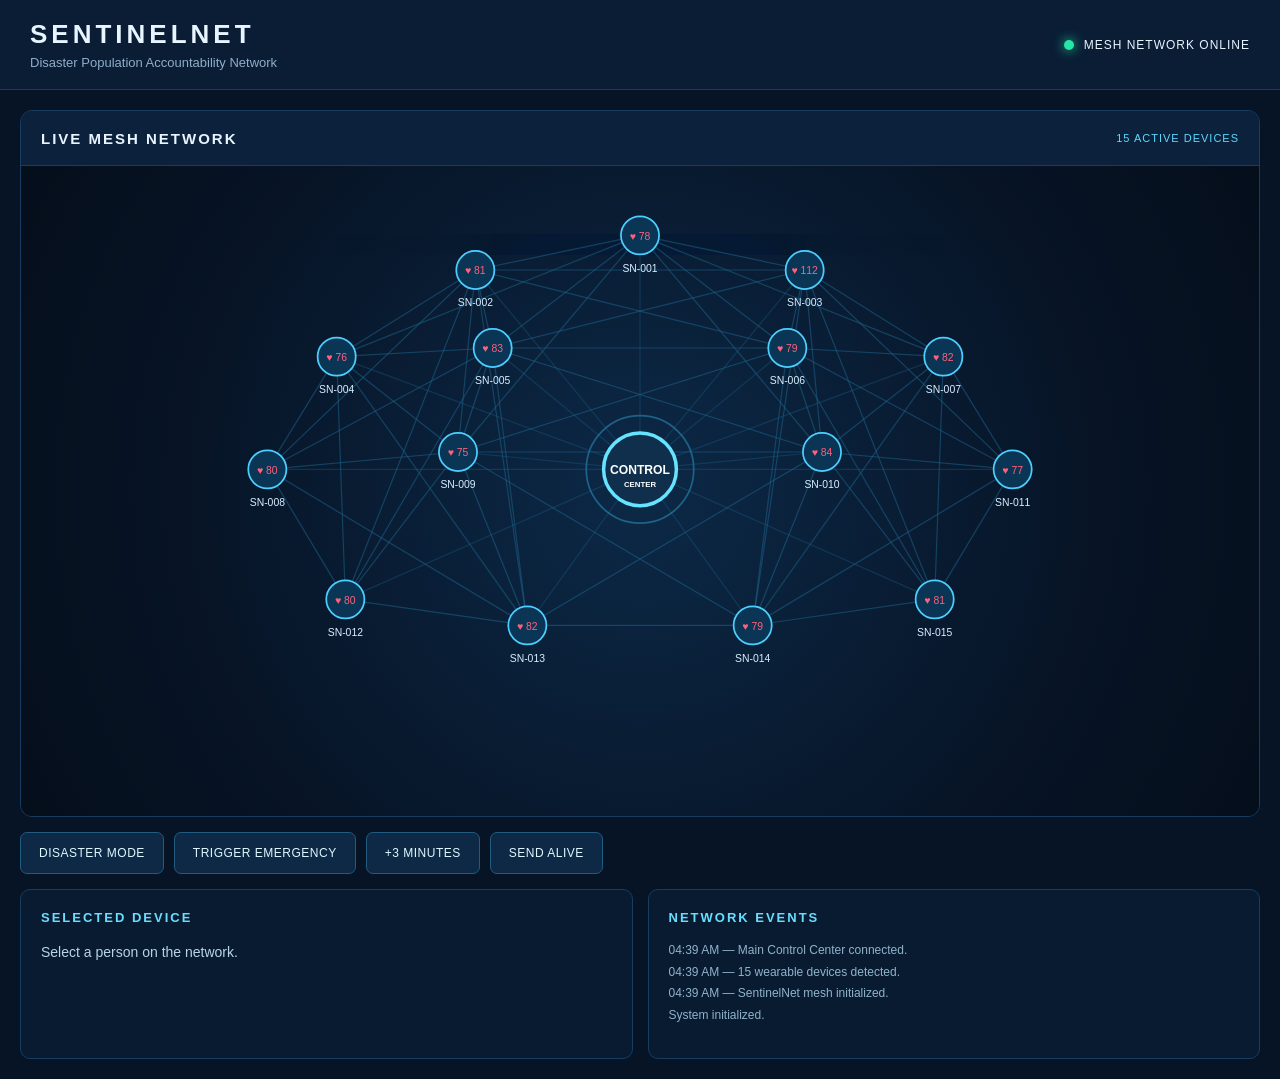
==== index.html @ 873d80d6 "commit" ====
<!DOCTYPE html>
<html lang="en">
<head>
    <meta charset="UTF-8">
    <meta name="viewport" content="width=device-width, initial-scale=1.0">

    <title>SentinelNet</title>

    <link rel="stylesheet" href="style.css">
</head>

<body>

    <header class="topbar">
        <div>
            <h1>SENTINELNET</h1>
            <p>Disaster Population Accountability Network</p>
        </div>

        <div class="network-status">
            <span class="status-dot"></span>
            MESH NETWORK ONLINE
        </div>
    </header>


    <main>

        <section class="network-section">

            <div class="section-title">
                <h2>LIVE MESH NETWORK</h2>
                <span>15 ACTIVE DEVICES</span>
            </div>

            <div id="network-container">

                <svg id="network"
                     viewBox="0 0 1200 750"
                     preserveAspectRatio="xMidYMid meet">

                    <!-- Connection strings -->
                    <g id="connections"></g>

                    <!-- Moving communication packets -->
                    <g id="packets"></g>

                    <!-- People + Control Center -->
                    <g id="nodes"></g>

                </svg>

            </div>

        </section>


        <section class="controls">

            <button id="disasterBtn">
                DISASTER MODE
            </button>

            <button id="emergencyBtn">
                TRIGGER EMERGENCY
            </button>

            <button id="timeBtn">
                +3 MINUTES
            </button>

            <button id="aliveBtn">
                SEND ALIVE
            </button>

        </section>


        <section class="information">

            <div class="panel">

                <h2>SELECTED DEVICE</h2>

                <div id="deviceInfo">
                    <p>Select a person on the network.</p>
                </div>

            </div>


            <div class="panel">

                <h2>NETWORK EVENTS</h2>

                <div id="eventLog">
                    <p>System initialized.</p>
                </div>

            </div>

        </section>

    </main>


    <script src="app.js"></script>

</body>
</html>
---- style.css ----
* {
    box-sizing: border-box;
    margin: 0;
    padding: 0;
}

body {
    background: #071426;
    color: #e8f4ff;
    font-family: Arial, Helvetica, sans-serif;
    min-height: 100vh;
}


/* =========================
   TOP BAR
========================= */

.topbar {
    height: 90px;

    display: flex;
    justify-content: space-between;
    align-items: center;

    padding: 0 30px;

    background: #0a1d35;

    border-bottom: 1px solid #173d63;
}

.topbar h1 {
    font-size: 26px;
    letter-spacing: 4px;
}

.topbar p {
    margin-top: 5px;
    color: #8faec8;
    font-size: 13px;
}

.network-status {
    display: flex;
    align-items: center;
    gap: 10px;

    font-size: 12px;
    letter-spacing: 1px;
}

.status-dot {
    width: 10px;
    height: 10px;

    background: #26e6a6;

    border-radius: 50%;

    box-shadow: 0 0 12px #26e6a6;
}


/* =========================
   MAIN
========================= */

main {
    padding: 20px;
}

.network-section {
    background: #091b31;

    border: 1px solid #173d63;
    border-radius: 12px;

    overflow: hidden;
}

.section-title {
    height: 55px;

    display: flex;
    align-items: center;
    justify-content: space-between;

    padding: 0 20px;

    background: #0c223c;

    border-bottom: 1px solid #173d63;
}

.section-title h2 {
    font-size: 15px;
    letter-spacing: 2px;
}

.section-title span {
    color: #5bd9ff;

    font-size: 11px;
    letter-spacing: 1px;
}


/* =========================
   NETWORK
========================= */

#network-container {
    width: 100%;
    height: 650px;

    background:
        radial-gradient(
            circle at center,
            #0c2947 0%,
            #071426 65%,
            #050e1b 100%
        );

    position: relative;
}

#network {
    width: 100%;
    height: 100%;
}


/* =========================
   CONNECTION STRINGS
========================= */

.connection {
    stroke: #1d628b;

    stroke-width: 1.4;

    opacity: 0.55;

    transition:
        stroke 0.2s,
        opacity 0.2s,
        stroke-width 0.2s;
}

.connection:hover {
    stroke: #5bd9ff;
    opacity: 1;
    stroke-width: 3;
}

.connection.failed {
    stroke: #4b5360;

    stroke-dasharray: 7 8;

    opacity: 0.25;
}


/* =========================
   PERSON NODES
========================= */

.person-node {
    cursor: pointer;
}

.person-circle {
    fill: #0b3555;

    stroke: #4ccfff;

    stroke-width: 2;

    transition:
        fill 0.2s,
        stroke 0.2s,
        transform 0.2s;
}

.person-node:hover .person-circle {
    fill: #15587f;

    stroke: #ffffff;

    stroke-width: 3;
}

.person-label {
    fill: #d9efff;

    font-size: 12px;

    text-anchor: middle;

    pointer-events: none;
}

.person-heart {
    fill: #ff617d;

    font-size: 12px;

    text-anchor: middle;

    pointer-events: none;
}


/* =========================
   CONTROL CENTER
========================= */

.control-center {
    fill: #102f4c;

    stroke: #66e4ff;

    stroke-width: 4;
}

.control-center-ring {
    fill: none;

    stroke: #247ca5;

    stroke-width: 2;

    opacity: 0.7;
}

.control-label {
    fill: #ffffff;

    font-size: 14px;

    font-weight: bold;

    text-anchor: middle;

    pointer-events: none;
}


/* =========================
   EMERGENCY
========================= */

.emergency .person-circle {
    fill: #6b1728;

    stroke: #ff526f;

    animation: emergencyPulse 1s infinite;
}

@keyframes emergencyPulse {

    0% {
        filter: drop-shadow(0 0 3px #ff526f);
    }

    50% {
        filter: drop-shadow(0 0 18px #ff526f);
    }

    100% {
        filter: drop-shadow(0 0 3px #ff526f);
    }
}


/* =========================
   PACKET
========================= */

.packet {
    fill: #5be7ff;

    filter: drop-shadow(0 0 8px #5be7ff);
}


/* =========================
   CONTROLS
========================= */

.controls {
    display: flex;

    gap: 10px;

    margin-top: 15px;

    flex-wrap: wrap;
}

button {
    padding: 13px 18px;

    background: #0d2945;

    color: #dff7ff;

    border: 1px solid #205c82;

    border-radius: 7px;

    cursor: pointer;

    font-size: 12px;

    letter-spacing: 0.5px;
}

button:hover {
    background: #124064;

    border-color: #5bd9ff;
}

button.active {
    background: #6b1728;

    border-color: #ff526f;
}


/* =========================
   INFORMATION PANELS
========================= */

.information {
    display: grid;

    grid-template-columns: 1fr 1fr;

    gap: 15px;

    margin-top: 15px;
}

.panel {
    min-height: 170px;

    background: #091b31;

    border: 1px solid #173d63;

    border-radius: 10px;

    padding: 20px;
}

.panel h2 {
    font-size: 13px;

    letter-spacing: 2px;

    margin-bottom: 15px;

    color: #69dfff;
}

#deviceInfo {
    color: #b8d4e8;

    line-height: 1.8;

    font-size: 14px;
}

#eventLog {
    max-height: 130px;

    overflow-y: auto;

    color: #8fb3cb;

    font-size: 12px;

    line-height: 1.8;
}


/* =========================
   RESPONSIVE
========================= */

@media (max-width: 800px) {

    .topbar {
        height: auto;

        padding: 18px;

        gap: 15px;

        flex-direction: column;

        align-items: flex-start;
    }

    .information {
        grid-template-columns: 1fr;
    }

    #network-container {
        height: 500px;
    }

}
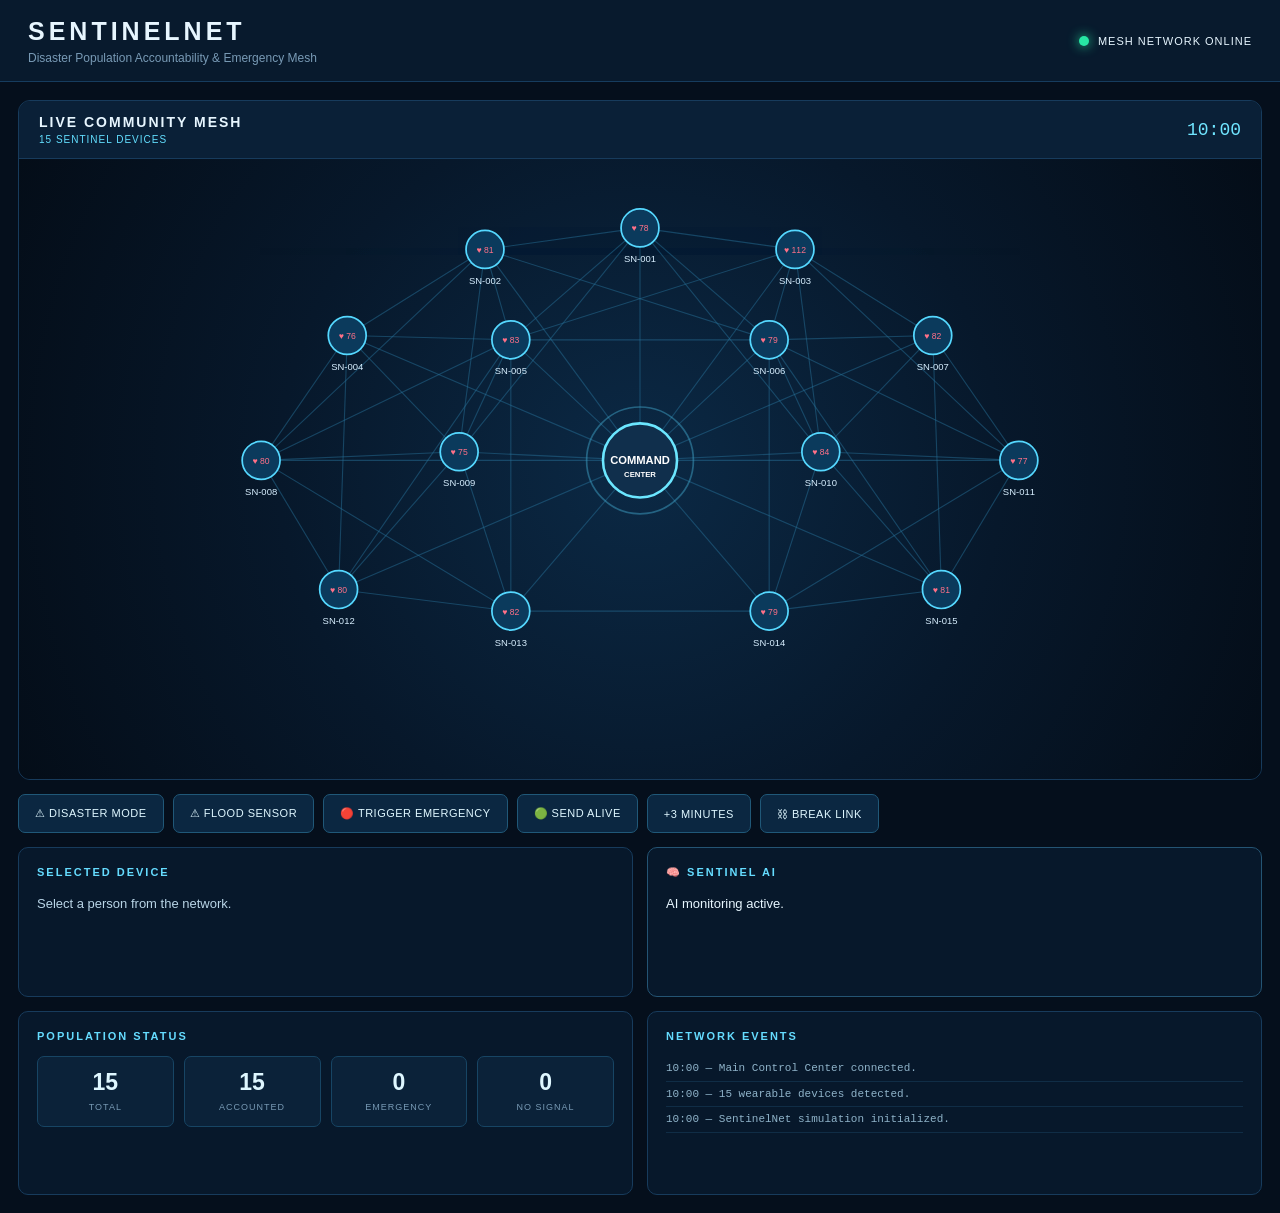
==== commit 2dae007d: "commit" ====
--- a/index.html
+++ b/index.html
@@ -4,107 +4,191 @@
     <meta charset="UTF-8">
     <meta name="viewport" content="width=device-width, initial-scale=1.0">
 
-    <title>SentinelNet</title>
+    <title>SentinelNet Simulation</title>
 
     <link rel="stylesheet" href="style.css">
 </head>
 
 <body>
 
-    <header class="topbar">
-        <div>
-            <h1>SENTINELNET</h1>
-            <p>Disaster Population Accountability Network</p>
+<header class="topbar">
+
+    <div>
+        <h1>SENTINELNET</h1>
+        <p>Disaster Population Accountability & Emergency Mesh</p>
+    </div>
+
+    <div class="system-status">
+        <span id="statusDot"></span>
+        <span id="networkStatus">MESH NETWORK ONLINE</span>
+    </div>
+
+</header>
+
+
+<main>
+
+    <!-- NETWORK -->
+
+    <section class="network-card">
+
+        <div class="network-header">
+
+            <div>
+                <h2>LIVE COMMUNITY MESH</h2>
+                <span>15 SENTINEL DEVICES</span>
+            </div>
+
+            <div id="simulationTime">
+                10:00
+            </div>
+
         </div>
 
-        <div class="network-status">
-            <span class="status-dot"></span>
-            MESH NETWORK ONLINE
+
+        <div id="networkContainer">
+
+            <svg
+                id="network"
+                viewBox="0 0 1200 720"
+                preserveAspectRatio="xMidYMid meet">
+
+                <g id="connections"></g>
+
+                <g id="hazards"></g>
+
+                <g id="packets"></g>
+
+                <g id="nodes"></g>
+
+                <g id="controlCenter"></g>
+
+            </svg>
+
         </div>
-    </header>
+
+    </section>
 
 
-    <main>
+    <!-- CONTROLS -->
 
-        <section class="network-section">
+    <section class="controls">
 
-            <div class="section-title">
-                <h2>LIVE MESH NETWORK</h2>
-                <span>15 ACTIVE DEVICES</span>
-            </div>
+        <button id="disasterBtn">
+            ⚠ DISASTER MODE
+        </button>
 
-            <div id="network-container">
+        <button id="hazardBtn">
+            ⚠ FLOOD SENSOR
+        </button>
 
-                <svg id="network"
-                     viewBox="0 0 1200 750"
-                     preserveAspectRatio="xMidYMid meet">
+        <button id="emergencyBtn">
+            🔴 TRIGGER EMERGENCY
+        </button>
 
-                    <!-- Connection strings -->
-                    <g id="connections"></g>
+        <button id="aliveBtn">
+            🟢 SEND ALIVE
+        </button>
 
-                    <!-- Moving communication packets -->
-                    <g id="packets"></g>
+        <button id="timeBtn">
+            +3 MINUTES
+        </button>
 
-                    <!-- People + Control Center -->
-                    <g id="nodes"></g>
+        <button id="breakBtn">
+            ⛓ BREAK LINK
+        </button>
 
-                </svg>
-
-            </div>
-
-        </section>
+    </section>
 
 
-        <section class="controls">
+    <!-- INFORMATION -->
 
-            <button id="disasterBtn">
-                DISASTER MODE
-            </button>
-
-            <button id="emergencyBtn">
-                TRIGGER EMERGENCY
-            </button>
-
-            <button id="timeBtn">
-                +3 MINUTES
-            </button>
-
-            <button id="aliveBtn">
-                SEND ALIVE
-            </button>
-
-        </section>
+    <section class="dashboard">
 
 
-        <section class="information">
+        <!-- DEVICE -->
 
-            <div class="panel">
+        <div class="panel">
 
-                <h2>SELECTED DEVICE</h2>
+            <h3>SELECTED DEVICE</h3>
 
-                <div id="deviceInfo">
-                    <p>Select a person on the network.</p>
+            <div id="deviceInfo">
+
+                <div class="empty">
+                    Select a person from the network.
                 </div>
 
             </div>
 
+        </div>
 
-            <div class="panel">
 
-                <h2>NETWORK EVENTS</h2>
+        <!-- AI -->
 
-                <div id="eventLog">
-                    <p>System initialized.</p>
+        <div class="panel ai-panel">
+
+            <h3>🧠 SENTINEL AI</h3>
+
+            <div id="aiInfo">
+
+                <div class="ai-idle">
+                    AI monitoring active.
                 </div>
 
             </div>
 
-        </section>
-
-    </main>
+        </div>
 
 
-    <script src="app.js"></script>
+        <!-- POPULATION -->
+
+        <div class="panel">
+
+            <h3>POPULATION STATUS</h3>
+
+            <div class="population">
+
+                <div>
+                    <strong id="totalCount">15</strong>
+                    <span>TOTAL</span>
+                </div>
+
+                <div>
+                    <strong id="accountedCount">15</strong>
+                    <span>ACCOUNTED</span>
+                </div>
+
+                <div>
+                    <strong id="emergencyCount">0</strong>
+                    <span>EMERGENCY</span>
+                </div>
+
+                <div>
+                    <strong id="missingCount">0</strong>
+                    <span>NO SIGNAL</span>
+                </div>
+
+            </div>
+
+        </div>
+
+
+        <!-- EVENTS -->
+
+        <div class="panel event-panel">
+
+            <h3>NETWORK EVENTS</h3>
+
+            <div id="eventLog"></div>
+
+        </div>
+
+    </section>
+
+</main>
+
+
+<script src="app.js"></script>
 
 </body>
 </html>
--- a/style.css
+++ b/style.css
@@ -5,9 +5,16 @@
 }
 
 body {
-    background: #071426;
-    color: #e8f4ff;
-    font-family: Arial, Helvetica, sans-serif;
+
+    background: #050f1c;
+
+    color: #e7f6ff;
+
+    font-family:
+        Arial,
+        Helvetica,
+        sans-serif;
+
     min-height: 100vh;
 }
 
@@ -17,130 +24,187 @@
 ========================= */
 
 .topbar {
-    height: 90px;
+
+    min-height: 82px;
+
+    padding: 15px 28px;
 
     display: flex;
+
+    align-items: center;
+
     justify-content: space-between;
+
+    gap: 20px;
+
+    background: #081a2d;
+
+    border-bottom:
+        1px solid #163c5e;
+}
+
+.topbar h1 {
+
+    font-size: 25px;
+
+    letter-spacing: 4px;
+}
+
+.topbar p {
+
+    margin-top: 5px;
+
+    color: #789ab5;
+
+    font-size: 12px;
+}
+
+.system-status {
+
+    display: flex;
+
     align-items: center;
 
-    padding: 0 30px;
-
-    background: #0a1d35;
-
-    border-bottom: 1px solid #173d63;
-}
-
-.topbar h1 {
-    font-size: 26px;
-    letter-spacing: 4px;
-}
-
-.topbar p {
-    margin-top: 5px;
-    color: #8faec8;
-    font-size: 13px;
-}
-
-.network-status {
+    gap: 9px;
+
+    font-size: 11px;
+
+    letter-spacing: 1px;
+}
+
+#statusDot {
+
+    width: 10px;
+
+    height: 10px;
+
+    border-radius: 50%;
+
+    background: #27e6a4;
+
+    box-shadow:
+        0 0 12px #27e6a4;
+}
+
+
+/* =========================
+   MAIN
+========================= */
+
+main {
+
+    width: 100%;
+
+    max-width: 1600px;
+
+    margin: auto;
+
+    padding: 18px;
+}
+
+
+/* =========================
+   NETWORK CARD
+========================= */
+
+.network-card {
+
+    background: #07182b;
+
+    border:
+        1px solid #173b5c;
+
+    border-radius: 12px;
+
+    overflow: hidden;
+}
+
+.network-header {
+
+    height: 58px;
+
     display: flex;
+
     align-items: center;
-    gap: 10px;
-
-    font-size: 12px;
+
+    justify-content: space-between;
+
+    padding: 0 20px;
+
+    background: #0a2037;
+
+    border-bottom:
+        1px solid #173b5c;
+}
+
+.network-header h2 {
+
+    font-size: 14px;
+
+    letter-spacing: 2px;
+}
+
+.network-header span {
+
+    display: block;
+
+    margin-top: 4px;
+
+    font-size: 10px;
+
+    color: #63dfff;
+
     letter-spacing: 1px;
 }
 
-.status-dot {
-    width: 10px;
-    height: 10px;
-
-    background: #26e6a6;
-
-    border-radius: 50%;
-
-    box-shadow: 0 0 12px #26e6a6;
-}
-
-
-/* =========================
-   MAIN
-========================= */
-
-main {
-    padding: 20px;
-}
-
-.network-section {
-    background: #091b31;
-
-    border: 1px solid #173d63;
-    border-radius: 12px;
-
-    overflow: hidden;
-}
-
-.section-title {
-    height: 55px;
-
-    display: flex;
-    align-items: center;
-    justify-content: space-between;
-
-    padding: 0 20px;
-
-    background: #0c223c;
-
-    border-bottom: 1px solid #173d63;
-}
-
-.section-title h2 {
-    font-size: 15px;
-    letter-spacing: 2px;
-}
-
-.section-title span {
-    color: #5bd9ff;
-
-    font-size: 11px;
-    letter-spacing: 1px;
-}
-
-
-/* =========================
-   NETWORK
-========================= */
-
-#network-container {
+#simulationTime {
+
+    font-family: monospace;
+
+    font-size: 18px;
+
+    color: #70e5ff;
+}
+
+
+/* =========================
+   SPIDER WEB
+========================= */
+
+#networkContainer {
+
     width: 100%;
-    height: 650px;
+
+    height: 620px;
 
     background:
         radial-gradient(
             circle at center,
-            #0c2947 0%,
-            #071426 65%,
-            #050e1b 100%
+            #0b2945 0%,
+            #07182b 52%,
+            #040d18 100%
         );
-
-    position: relative;
 }
 
 #network {
+
     width: 100%;
+
     height: 100%;
 }
 
 
 /* =========================
-   CONNECTION STRINGS
+   CONNECTIONS
 ========================= */
 
 .connection {
-    stroke: #1d628b;
-
-    stroke-width: 1.4;
-
-    opacity: 0.55;
+
+    stroke: #28739b;
+
+    stroke-width: 1.3;
+
+    opacity: 0.48;
 
     transition:
         stroke 0.2s,
@@ -149,129 +213,224 @@
 }
 
 .connection:hover {
-    stroke: #5bd9ff;
+
+    stroke: #7deaff;
+
+    stroke-width: 3;
+
     opacity: 1;
-    stroke-width: 3;
+
+    cursor: pointer;
 }
 
 .connection.failed {
-    stroke: #4b5360;
-
-    stroke-dasharray: 7 8;
-
-    opacity: 0.25;
-}
-
-
-/* =========================
-   PERSON NODES
+
+    stroke: #45515e;
+
+    stroke-dasharray: 6 7;
+
+    opacity: 0.2;
+}
+
+
+/* =========================
+   PERSON
 ========================= */
 
 .person-node {
+
     cursor: pointer;
 }
 
 .person-circle {
-    fill: #0b3555;
-
-    stroke: #4ccfff;
+
+    fill: #0b3a5c;
+
+    stroke: #55d8ff;
 
     stroke-width: 2;
 
     transition:
         fill 0.2s,
-        stroke 0.2s,
-        transform 0.2s;
+        stroke 0.2s;
 }
 
 .person-node:hover .person-circle {
-    fill: #15587f;
-
-    stroke: #ffffff;
+
+    fill: #155a80;
+
+    stroke: white;
 
     stroke-width: 3;
 }
 
 .person-label {
-    fill: #d9efff;
-
-    font-size: 12px;
+
+    fill: #d8efff;
 
     text-anchor: middle;
 
+    font-size: 11px;
+
     pointer-events: none;
 }
 
-.person-heart {
-    fill: #ff617d;
-
-    font-size: 12px;
+.heartbeat {
+
+    fill: #ff7188;
 
     text-anchor: middle;
 
+    font-size: 10px;
+
     pointer-events: none;
 }
 
 
 /* =========================
+   EMERGENCY
+========================= */
+
+.person-node.emergency .person-circle {
+
+    fill: #711a2d;
+
+    stroke: #ff4e6c;
+
+    animation:
+        emergencyPulse 1s infinite;
+}
+
+@keyframes emergencyPulse {
+
+    0% {
+        filter:
+            drop-shadow(
+                0 0 3px #ff4e6c
+            );
+    }
+
+    50% {
+        filter:
+            drop-shadow(
+                0 0 18px #ff4e6c
+            );
+    }
+
+    100% {
+        filter:
+            drop-shadow(
+                0 0 3px #ff4e6c
+            );
+    }
+}
+
+
+/* =========================
+   NO SIGNAL
+========================= */
+
+.person-node.no-signal .person-circle {
+
+    fill: #26303a;
+
+    stroke: #6c747b;
+
+    opacity: 0.6;
+}
+
+
+/* =========================
    CONTROL CENTER
 ========================= */
 
+.control-ring {
+
+    fill: none;
+
+    stroke: #3f9fc3;
+
+    stroke-width: 2;
+
+    opacity: 0.5;
+}
+
 .control-center {
+
     fill: #102f4c;
 
-    stroke: #66e4ff;
-
-    stroke-width: 4;
-}
-
-.control-center-ring {
-    fill: none;
-
-    stroke: #247ca5;
-
-    stroke-width: 2;
-
-    opacity: 0.7;
-}
-
-.control-label {
-    fill: #ffffff;
-
-    font-size: 14px;
+    stroke: #6be6ff;
+
+    stroke-width: 3;
+}
+
+.control-text {
+
+    fill: white;
+
+    text-anchor: middle;
 
     font-weight: bold;
 
+    font-size: 13px;
+
+    pointer-events: none;
+}
+
+
+/* =========================
+   HAZARD
+========================= */
+
+.hazard {
+
+    cursor: pointer;
+}
+
+.hazard-circle {
+
+    fill: #513d0b;
+
+    stroke: #ffd447;
+
+    stroke-width: 3;
+
+    animation:
+        hazardPulse 1.5s infinite;
+}
+
+.hazard-text {
+
+    fill: #ffe47b;
+
     text-anchor: middle;
 
+    font-size: 11px;
+
     pointer-events: none;
 }
 
-
-/* =========================
-   EMERGENCY
-========================= */
-
-.emergency .person-circle {
-    fill: #6b1728;
-
-    stroke: #ff526f;
-
-    animation: emergencyPulse 1s infinite;
-}
-
-@keyframes emergencyPulse {
+@keyframes hazardPulse {
 
     0% {
-        filter: drop-shadow(0 0 3px #ff526f);
+        filter:
+            drop-shadow(
+                0 0 2px #ffd447
+            );
     }
 
     50% {
-        filter: drop-shadow(0 0 18px #ff526f);
+        filter:
+            drop-shadow(
+                0 0 15px #ffd447
+            );
     }
 
     100% {
-        filter: drop-shadow(0 0 3px #ff526f);
+        filter:
+            drop-shadow(
+                0 0 2px #ffd447
+            );
     }
 }
 
@@ -281,9 +440,33 @@
 ========================= */
 
 .packet {
-    fill: #5be7ff;
-
-    filter: drop-shadow(0 0 8px #5be7ff);
+
+    fill: #67e8ff;
+
+    filter:
+        drop-shadow(
+            0 0 8px #67e8ff
+        );
+}
+
+.packet.alive {
+
+    fill: #27e6a4;
+
+    filter:
+        drop-shadow(
+            0 0 8px #27e6a4
+        );
+}
+
+.packet.hazard {
+
+    fill: #ffd447;
+
+    filter:
+        drop-shadow(
+            0 0 8px #ffd447
+        );
 }
 
 
@@ -292,127 +475,271 @@
 ========================= */
 
 .controls {
+
     display: flex;
 
+    gap: 9px;
+
+    flex-wrap: wrap;
+
+    margin-top: 14px;
+}
+
+button {
+
+    padding: 12px 16px;
+
+    background: #0b2741;
+
+    border:
+        1px solid #205878;
+
+    border-radius: 7px;
+
+    color: #dff7ff;
+
+    font-size: 11px;
+
+    letter-spacing: 0.5px;
+
+    cursor: pointer;
+}
+
+button:hover {
+
+    background: #124363;
+
+    border-color: #62dcff;
+}
+
+button.active {
+
+    background: #63182a;
+
+    border-color: #ff526f;
+}
+
+
+/* =========================
+   DASHBOARD
+========================= */
+
+.dashboard {
+
+    display: grid;
+
+    grid-template-columns:
+        1fr
+        1fr;
+
+    gap: 14px;
+
+    margin-top: 14px;
+}
+
+.panel {
+
+    background: #07182b;
+
+    border:
+        1px solid #173b5c;
+
+    border-radius: 10px;
+
+    padding: 18px;
+
+    min-height: 150px;
+}
+
+.panel h3 {
+
+    font-size: 11px;
+
+    color: #65dcff;
+
+    letter-spacing: 2px;
+
+    margin-bottom: 14px;
+}
+
+
+/* =========================
+   DEVICE INFO
+========================= */
+
+#deviceInfo {
+
+    font-size: 13px;
+
+    line-height: 1.9;
+
+    color: #b9d5e7;
+}
+
+.device-name {
+
+    color: white;
+
+    font-size: 17px;
+
+    font-weight: bold;
+}
+
+.emergency-text {
+
+    color: #ff637d;
+
+    font-weight: bold;
+}
+
+.active-text {
+
+    color: #42e2ae;
+
+    font-weight: bold;
+}
+
+
+/* =========================
+   AI
+========================= */
+
+.ai-panel {
+
+    border-color: #245473;
+}
+
+#aiInfo {
+
+    line-height: 1.7;
+
+    font-size: 13px;
+}
+
+.ai-warning {
+
+    color: #ffe071;
+
+    font-weight: bold;
+
+    margin-bottom: 7px;
+}
+
+.ai-message {
+
+    color: #d6edf8;
+}
+
+.ai-action {
+
+    margin-top: 8px;
+
+    color: #6be2ff;
+}
+
+
+/* =========================
+   POPULATION
+========================= */
+
+.population {
+
+    display: grid;
+
+    grid-template-columns:
+        repeat(4, 1fr);
+
     gap: 10px;
-
-    margin-top: 15px;
-
-    flex-wrap: wrap;
-}
-
-button {
-    padding: 13px 18px;
-
-    background: #0d2945;
+}
+
+.population div {
+
+    background: #0b2239;
+
+    border:
+        1px solid #174564;
+
+    border-radius: 7px;
+
+    padding: 12px;
+
+    text-align: center;
+}
+
+.population strong {
+
+    display: block;
+
+    font-size: 23px;
 
     color: #dff7ff;
-
-    border: 1px solid #205c82;
-
-    border-radius: 7px;
-
-    cursor: pointer;
-
-    font-size: 12px;
-
-    letter-spacing: 0.5px;
-}
-
-button:hover {
-    background: #124064;
-
-    border-color: #5bd9ff;
-}
-
-button.active {
-    background: #6b1728;
-
-    border-color: #ff526f;
-}
-
-
-/* =========================
-   INFORMATION PANELS
-========================= */
-
-.information {
-    display: grid;
-
-    grid-template-columns: 1fr 1fr;
-
-    gap: 15px;
-
-    margin-top: 15px;
-}
-
-.panel {
-    min-height: 170px;
-
-    background: #091b31;
-
-    border: 1px solid #173d63;
-
-    border-radius: 10px;
-
-    padding: 20px;
-}
-
-.panel h2 {
-    font-size: 13px;
-
-    letter-spacing: 2px;
-
-    margin-bottom: 15px;
-
-    color: #69dfff;
-}
-
-#deviceInfo {
-    color: #b8d4e8;
-
-    line-height: 1.8;
-
-    font-size: 14px;
-}
+}
+
+.population span {
+
+    font-size: 9px;
+
+    color: #789ab5;
+
+    letter-spacing: 1px;
+}
+
+
+/* =========================
+   EVENT LOG
+========================= */
 
 #eventLog {
-    max-height: 130px;
+
+    height: 120px;
 
     overflow-y: auto;
 
-    color: #8fb3cb;
-
-    font-size: 12px;
-
-    line-height: 1.8;
-}
-
-
-/* =========================
-   RESPONSIVE
+    font-family: monospace;
+
+    font-size: 11px;
+
+    color: #8fb3c9;
+
+    line-height: 1.7;
+}
+
+.event {
+
+    border-bottom:
+        1px solid #102d46;
+
+    padding: 3px 0;
+}
+
+
+/* =========================
+   MOBILE
 ========================= */
 
 @media (max-width: 800px) {
 
     .topbar {
-        height: auto;
-
-        padding: 18px;
-
-        gap: 15px;
 
         flex-direction: column;
 
         align-items: flex-start;
     }
 
-    .information {
+    .dashboard {
+
         grid-template-columns: 1fr;
     }
 
-    #network-container {
+    #networkContainer {
+
         height: 500px;
     }
 
+    .population {
+
+        grid-template-columns:
+            repeat(2, 1fr);
+    }
+
 }
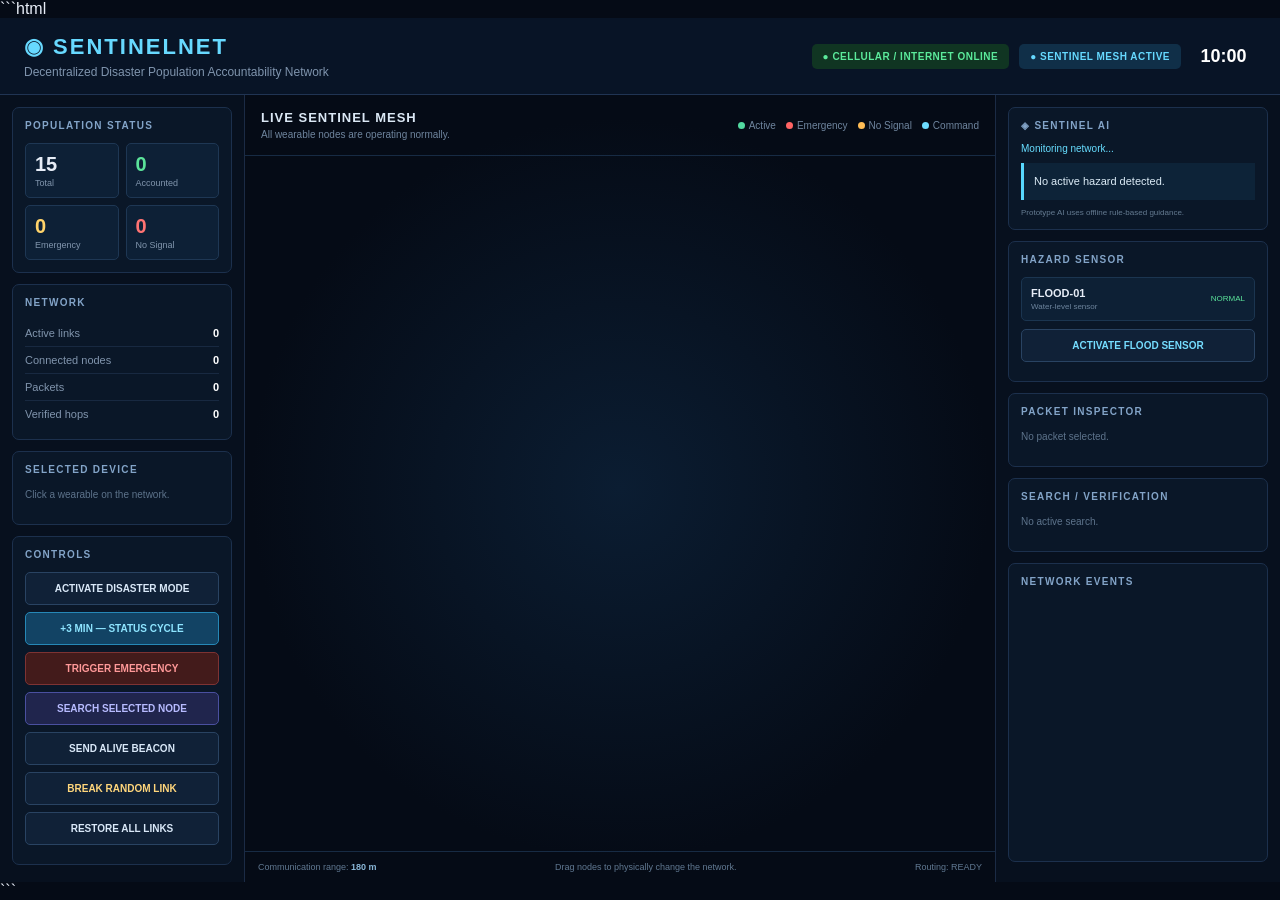
==== commit 4c794a6c: "commit" ====
--- a/index.html
+++ b/index.html
@@ -1,194 +1,265 @@
+```html
 <!DOCTYPE html>
 <html lang="en">
 <head>
     <meta charset="UTF-8">
     <meta name="viewport" content="width=device-width, initial-scale=1.0">
-
-    <title>SentinelNet Simulation</title>
-
+    <title>SentinelNet — Disaster Mesh Simulation</title>
     <link rel="stylesheet" href="style.css">
 </head>
 
 <body>
 
 <header class="topbar">
-
     <div>
-        <h1>SENTINELNET</h1>
-        <p>Disaster Population Accountability & Emergency Mesh</p>
+        <h1>◉ SENTINELNET</h1>
+        <p>Decentralized Disaster Population Accountability Network</p>
     </div>
 
     <div class="system-status">
-        <span id="statusDot"></span>
-        <span id="networkStatus">MESH NETWORK ONLINE</span>
+        <div id="internetStatus" class="status-pill online">
+            ● CELLULAR / INTERNET ONLINE
+        </div>
+
+        <div id="meshStatus" class="status-pill mesh">
+            ● SENTINEL MESH ACTIVE
+        </div>
+
+        <div id="simTime" class="time-display">
+            10:00
+        </div>
     </div>
-
 </header>
 
 
-<main>
-
-    <!-- NETWORK -->
-
-    <section class="network-card">
+<main class="layout">
+
+    <!-- LEFT SIDE -->
+    <aside class="sidebar left-sidebar">
+
+        <section class="panel">
+            <h2>POPULATION STATUS</h2>
+
+            <div class="population-grid">
+                <div>
+                    <strong id="totalPeople">15</strong>
+                    <span>Total</span>
+                </div>
+
+                <div class="good">
+                    <strong id="accountedPeople">0</strong>
+                    <span>Accounted</span>
+                </div>
+
+                <div class="warning">
+                    <strong id="emergencyPeople">0</strong>
+                    <span>Emergency</span>
+                </div>
+
+                <div class="danger">
+                    <strong id="missingPeople">0</strong>
+                    <span>No Signal</span>
+                </div>
+            </div>
+        </section>
+
+
+        <section class="panel">
+            <h2>NETWORK</h2>
+
+            <div class="stat-row">
+                <span>Active links</span>
+                <strong id="linkCount">0</strong>
+            </div>
+
+            <div class="stat-row">
+                <span>Connected nodes</span>
+                <strong id="connectedCount">0</strong>
+            </div>
+
+            <div class="stat-row">
+                <span>Packets</span>
+                <strong id="packetCount">0</strong>
+            </div>
+
+            <div class="stat-row">
+                <span>Verified hops</span>
+                <strong id="verifiedCount">0</strong>
+            </div>
+        </section>
+
+
+        <section class="panel">
+            <h2>SELECTED DEVICE</h2>
+
+            <div id="selectedDevice">
+                <p class="muted">
+                    Click a wearable on the network.
+                </p>
+            </div>
+        </section>
+
+
+        <section class="panel">
+            <h2>CONTROLS</h2>
+
+            <button id="disasterBtn" class="control-btn">
+                ACTIVATE DISASTER MODE
+            </button>
+
+            <button id="threeMinBtn" class="control-btn primary">
+                +3 MIN — STATUS CYCLE
+            </button>
+
+            <button id="emergencyBtn" class="control-btn emergency">
+                TRIGGER EMERGENCY
+            </button>
+
+            <button id="searchBtn" class="control-btn search">
+                SEARCH SELECTED NODE
+            </button>
+
+            <button id="aliveBtn" class="control-btn">
+                SEND ALIVE BEACON
+            </button>
+
+            <button id="breakBtn" class="control-btn warning-btn">
+                BREAK RANDOM LINK
+            </button>
+
+            <button id="restoreBtn" class="control-btn">
+                RESTORE ALL LINKS
+            </button>
+        </section>
+
+    </aside>
+
+
+    <!-- CENTER NETWORK -->
+    <section class="network-section">
 
         <div class="network-header">
-
             <div>
-                <h2>LIVE COMMUNITY MESH</h2>
-                <span>15 SENTINEL DEVICES</span>
-            </div>
-
-            <div id="simulationTime">
-                10:00
-            </div>
-
-        </div>
-
-
-        <div id="networkContainer">
-
-            <svg
-                id="network"
-                viewBox="0 0 1200 720"
-                preserveAspectRatio="xMidYMid meet">
-
-                <g id="connections"></g>
-
-                <g id="hazards"></g>
-
-                <g id="packets"></g>
-
-                <g id="nodes"></g>
-
-                <g id="controlCenter"></g>
+                <h2>LIVE SENTINEL MESH</h2>
+                <span id="networkMessage">
+                    All wearable nodes are operating normally.
+                </span>
+            </div>
+
+            <div class="legend">
+                <span><i class="legend-dot active"></i> Active</span>
+                <span><i class="legend-dot emergency"></i> Emergency</span>
+                <span><i class="legend-dot missing"></i> No Signal</span>
+                <span><i class="legend-dot command"></i> Command</span>
+            </div>
+        </div>
+
+        <div id="networkCanvas" class="network-canvas">
+
+            <svg id="networkSvg"
+                 viewBox="0 0 1000 700"
+                 preserveAspectRatio="none">
+
+                <g id="linksLayer"></g>
+                <g id="packetsLayer"></g>
+                <g id="nodesLayer"></g>
 
             </svg>
 
         </div>
 
+        <div class="network-footer">
+            <span>
+                Communication range:
+                <strong id="rangeDisplay">180 m</strong>
+            </span>
+
+            <span>
+                Drag nodes to physically change the network.
+            </span>
+
+            <span id="routingDisplay">
+                Routing: READY
+            </span>
+        </div>
+
     </section>
 
 
-    <!-- CONTROLS -->
-
-    <section class="controls">
-
-        <button id="disasterBtn">
-            ⚠ DISASTER MODE
-        </button>
-
-        <button id="hazardBtn">
-            ⚠ FLOOD SENSOR
-        </button>
-
-        <button id="emergencyBtn">
-            🔴 TRIGGER EMERGENCY
-        </button>
-
-        <button id="aliveBtn">
-            🟢 SEND ALIVE
-        </button>
-
-        <button id="timeBtn">
-            +3 MINUTES
-        </button>
-
-        <button id="breakBtn">
-            ⛓ BREAK LINK
-        </button>
-
-    </section>
-
-
-    <!-- INFORMATION -->
-
-    <section class="dashboard">
-
-
-        <!-- DEVICE -->
-
-        <div class="panel">
-
-            <h3>SELECTED DEVICE</h3>
-
-            <div id="deviceInfo">
-
-                <div class="empty">
-                    Select a person from the network.
-                </div>
-
-            </div>
-
-        </div>
-
-
-        <!-- AI -->
-
-        <div class="panel ai-panel">
-
-            <h3>🧠 SENTINEL AI</h3>
-
-            <div id="aiInfo">
-
-                <div class="ai-idle">
-                    AI monitoring active.
-                </div>
-
-            </div>
-
-        </div>
-
-
-        <!-- POPULATION -->
-
-        <div class="panel">
-
-            <h3>POPULATION STATUS</h3>
-
-            <div class="population">
-
+    <!-- RIGHT SIDE -->
+    <aside class="sidebar right-sidebar">
+
+        <section class="panel ai-panel">
+            <h2>◈ SENTINEL AI</h2>
+
+            <div id="aiStatus" class="ai-status">
+                Monitoring network...
+            </div>
+
+            <div id="aiMessage" class="ai-message">
+                No active hazard detected.
+            </div>
+
+            <div class="ai-note">
+                Prototype AI uses offline rule-based guidance.
+            </div>
+        </section>
+
+
+        <section class="panel">
+            <h2>HAZARD SENSOR</h2>
+
+            <div class="sensor-card">
                 <div>
-                    <strong id="totalCount">15</strong>
-                    <span>TOTAL</span>
-                </div>
-
-                <div>
-                    <strong id="accountedCount">15</strong>
-                    <span>ACCOUNTED</span>
-                </div>
-
-                <div>
-                    <strong id="emergencyCount">0</strong>
-                    <span>EMERGENCY</span>
-                </div>
-
-                <div>
-                    <strong id="missingCount">0</strong>
-                    <span>NO SIGNAL</span>
-                </div>
-
-            </div>
-
-        </div>
-
-
-        <!-- EVENTS -->
-
-        <div class="panel event-panel">
-
-            <h3>NETWORK EVENTS</h3>
-
-            <div id="eventLog"></div>
-
-        </div>
-
-    </section>
+                    <strong>FLOOD-01</strong>
+                    <span>Water-level sensor</span>
+                </div>
+
+                <div id="floodStatus" class="sensor-status">
+                    NORMAL
+                </div>
+            </div>
+
+            <button id="floodBtn" class="control-btn hazard-btn">
+                ACTIVATE FLOOD SENSOR
+            </button>
+        </section>
+
+
+        <section class="panel">
+            <h2>PACKET INSPECTOR</h2>
+
+            <div id="packetInspector">
+                <p class="muted">
+                    No packet selected.
+                </p>
+            </div>
+        </section>
+
+
+        <section class="panel search-panel">
+            <h2>SEARCH / VERIFICATION</h2>
+
+            <div id="searchInfo">
+                <p class="muted">
+                    No active search.
+                </p>
+            </div>
+        </section>
+
+
+        <section class="panel event-panel">
+            <h2>NETWORK EVENTS</h2>
+
+            <div id="eventLog" class="event-log"></div>
+        </section>
+
+    </aside>
 
 </main>
 
-
 <script src="app.js"></script>
 
 </body>
-</html>+</html>
+```
--- a/style.css
+++ b/style.css
@@ -1,21 +1,23 @@
+css
 * {
     box-sizing: border-box;
+}
+
+html,
+body {
     margin: 0;
     padding: 0;
+    width: 100%;
+    height: 100%;
+    overflow: hidden;
+    font-family: Arial, Helvetica, sans-serif;
+    background: #050b16;
+    color: #e7edf7;
 }
 
 body {
-
-    background: #050f1c;
-
-    color: #e7f6ff;
-
-    font-family:
-        Arial,
-        Helvetica,
-        sans-serif;
-
-    min-height: 100vh;
+    display: flex;
+    flex-direction: column;
 }
 
 
@@ -24,664 +26,583 @@
 ========================= */
 
 .topbar {
-
-    min-height: 82px;
-
-    padding: 15px 28px;
-
-    display: flex;
-
+    height: 76px;
+    background: #081426;
+    border-bottom: 1px solid #203453;
+    display: flex;
+    justify-content: space-between;
     align-items: center;
-
+    padding: 0 24px;
+    z-index: 10;
+}
+
+.topbar h1 {
+    margin: 0;
+    color: #67d9ff;
+    font-size: 22px;
+    letter-spacing: 2px;
+}
+
+.topbar p {
+    margin: 5px 0 0;
+    color: #7f94ad;
+    font-size: 12px;
+}
+
+.system-status {
+    display: flex;
+    gap: 10px;
+    align-items: center;
+}
+
+.status-pill {
+    padding: 7px 11px;
+    border-radius: 5px;
+    font-size: 10px;
+    font-weight: bold;
+    letter-spacing: .5px;
+}
+
+.status-pill.online {
+    background: #103522;
+    color: #5bea9b;
+}
+
+.status-pill.offline {
+    background: #431b1b;
+    color: #ff7d7d;
+}
+
+.status-pill.mesh {
+    background: #102f48;
+    color: #66d9ff;
+}
+
+.time-display {
+    font-size: 18px;
+    font-weight: bold;
+    color: white;
+    min-width: 65px;
+    text-align: center;
+}
+
+
+/* =========================
+   MAIN LAYOUT
+========================= */
+
+.layout {
+    flex: 1;
+    min-height: 0;
+    display: grid;
+    grid-template-columns: 245px minmax(500px, 1fr) 285px;
+}
+
+
+/* =========================
+   SIDEBARS
+========================= */
+
+.sidebar {
+    overflow-y: auto;
+    background: #07101e;
+    padding: 12px;
+}
+
+.left-sidebar {
+    border-right: 1px solid #1b2b45;
+}
+
+.right-sidebar {
+    border-left: 1px solid #1b2b45;
+}
+
+.panel {
+    background: #0a1728;
+    border: 1px solid #1c304d;
+    border-radius: 7px;
+    padding: 12px;
+    margin-bottom: 11px;
+}
+
+.panel h2 {
+    margin: 0 0 12px;
+    color: #83a4c8;
+    font-size: 10px;
+    letter-spacing: 1.3px;
+}
+
+
+/* =========================
+   POPULATION
+========================= */
+
+.population-grid {
+    display: grid;
+    grid-template-columns: 1fr 1fr;
+    gap: 7px;
+}
+
+.population-grid div {
+    background: #0d2036;
+    border: 1px solid #1e3754;
+    border-radius: 5px;
+    padding: 9px;
+}
+
+.population-grid strong {
+    display: block;
+    font-size: 20px;
+}
+
+.population-grid span {
+    display: block;
+    color: #8195ad;
+    font-size: 9px;
+    margin-top: 2px;
+}
+
+.good strong {
+    color: #5be39a;
+}
+
+.warning strong {
+    color: #ffd36a;
+}
+
+.danger strong {
+    color: #ff7373;
+}
+
+
+/* =========================
+   STATS
+========================= */
+
+.stat-row {
+    display: flex;
     justify-content: space-between;
-
-    gap: 20px;
-
-    background: #081a2d;
-
-    border-bottom:
-        1px solid #163c5e;
-}
-
-.topbar h1 {
-
-    font-size: 25px;
-
-    letter-spacing: 4px;
-}
-
-.topbar p {
-
-    margin-top: 5px;
-
-    color: #789ab5;
-
-    font-size: 12px;
-}
-
-.system-status {
-
-    display: flex;
-
+    border-bottom: 1px solid #182941;
+    padding: 7px 0;
+    font-size: 11px;
+}
+
+.stat-row:last-child {
+    border-bottom: none;
+}
+
+.stat-row span {
+    color: #8195ad;
+}
+
+.stat-row strong {
+    color: white;
+}
+
+
+/* =========================
+   BUTTONS
+========================= */
+
+.control-btn {
+    width: 100%;
+    padding: 10px 8px;
+    margin-bottom: 7px;
+    border: 1px solid #294362;
+    border-radius: 5px;
+    background: #102137;
+    color: #d9e8f8;
+    font-size: 10px;
+    font-weight: bold;
+    cursor: pointer;
+    transition: .15s;
+}
+
+.control-btn:hover {
+    background: #18314d;
+    border-color: #4b789f;
+}
+
+.control-btn:active {
+    transform: translateY(1px);
+}
+
+.control-btn.primary {
+    background: #124364;
+    border-color: #2688b7;
+    color: #8ee5ff;
+}
+
+.control-btn.emergency {
+    background: #431b1b;
+    border-color: #7e3333;
+    color: #ff9999;
+}
+
+.control-btn.search {
+    background: #20254d;
+    border-color: #4a50a0;
+    color: #b7bbff;
+}
+
+.control-btn.warning-btn {
+    color: #ffd67b;
+}
+
+.control-btn.hazard-btn {
+    color: #75ddff;
+}
+
+
+/* =========================
+   NETWORK
+========================= */
+
+.network-section {
+    min-width: 0;
+    min-height: 0;
+    display: flex;
+    flex-direction: column;
+    background:
+        radial-gradient(circle at center, #0b1d32 0%, #050b16 68%);
+}
+
+.network-header {
+    height: 60px;
+    flex-shrink: 0;
+    display: flex;
+    justify-content: space-between;
     align-items: center;
-
-    gap: 9px;
-
+    padding: 0 16px;
+    border-bottom: 1px solid #172b44;
+}
+
+.network-header h2 {
+    margin: 0 0 4px;
+    font-size: 13px;
+    color: #dbe8f5;
+    letter-spacing: 1px;
+}
+
+.network-header span {
+    color: #6f859e;
+    font-size: 10px;
+}
+
+.legend {
+    display: flex;
+    gap: 10px;
+    font-size: 9px;
+}
+
+.legend span {
+    display: flex;
+    align-items: center;
+    gap: 4px;
+}
+
+.legend-dot {
+    width: 7px;
+    height: 7px;
+    border-radius: 50%;
+    display: inline-block;
+}
+
+.legend-dot.active {
+    background: #52d9a0;
+}
+
+.legend-dot.emergency {
+    background: #ff6464;
+}
+
+.legend-dot.missing {
+    background: #ffbd55;
+}
+
+.legend-dot.command {
+    background: #6ddcff;
+}
+
+
+.network-canvas {
+    flex: 1;
+    min-height: 0;
+    position: relative;
+    overflow: hidden;
+}
+
+#networkSvg {
+    width: 100%;
+    height: 100%;
+    display: block;
+    touch-action: none;
+}
+
+
+/* =========================
+   NETWORK LINKS
+========================= */
+
+.network-link {
+    stroke: #1b4967;
+    stroke-width: 1.3;
+    opacity: .65;
+    transition: opacity .2s;
+}
+
+.network-link:hover {
+    opacity: 1;
+}
+
+.network-link.failed {
+    stroke: #7e3030;
+    stroke-dasharray: 5 5;
+    opacity: .5;
+}
+
+.network-link.active-route {
+    stroke: #5ddcff;
+    stroke-width: 3;
+    opacity: 1;
+}
+
+
+/* =========================
+   NODES
+========================= */
+
+.node {
+    cursor: grab;
+}
+
+.node:active {
+    cursor: grabbing;
+}
+
+.node-circle {
+    stroke-width: 2;
+}
+
+.node-label {
+    fill: #d8e6f5;
+    font-size: 10px;
+    text-anchor: middle;
+    pointer-events: none;
+}
+
+.node-status {
+    fill: #7890aa;
+    font-size: 8px;
+    text-anchor: middle;
+    pointer-events: none;
+}
+
+.node-ring {
+    fill: none;
+    stroke-width: 1;
+    opacity: .2;
+}
+
+.node.selected .node-ring {
+    stroke: #ffffff;
+    opacity: .8;
+    stroke-dasharray: 4 3;
+    animation: rotateRing 2s linear infinite;
+}
+
+.node.emergency .node-circle {
+    stroke: #ff5f5f;
+}
+
+.node.missing .node-circle {
+    stroke: #ffc35a;
+}
+
+.node.active .node-circle {
+    stroke: #55dba2;
+}
+
+.node.command .node-circle {
+    stroke: #68dcff;
+}
+
+.node.sensor .node-circle {
+    stroke: #a982ff;
+}
+
+@keyframes rotateRing {
+    to {
+        stroke-dashoffset: -20;
+    }
+}
+
+
+/* =========================
+   PACKETS
+========================= */
+
+.packet {
+    pointer-events: none;
+}
+
+.packet-core {
+    fill: #ffffff;
+}
+
+.packet-glow {
+    fill: #5de1ff;
+    opacity: .35;
+}
+
+
+/* =========================
+   FOOTER
+========================= */
+
+.network-footer {
+    height: 30px;
+    flex-shrink: 0;
+    padding: 0 13px;
+    border-top: 1px solid #172b44;
+    display: flex;
+    justify-content: space-between;
+    align-items: center;
+    color: #607891;
+    font-size: 9px;
+}
+
+.network-footer strong {
+    color: #8ab7d8;
+}
+
+
+/* =========================
+   AI
+========================= */
+
+.ai-status {
+    font-size: 10px;
+    color: #67ddff;
+    margin-bottom: 9px;
+}
+
+.ai-message {
+    background: #0d2338;
+    border-left: 3px solid #57d8ff;
+    padding: 10px;
     font-size: 11px;
-
-    letter-spacing: 1px;
-}
-
-#statusDot {
-
-    width: 10px;
-
-    height: 10px;
-
-    border-radius: 50%;
-
-    background: #27e6a4;
-
-    box-shadow:
-        0 0 12px #27e6a4;
-}
-
-
-/* =========================
-   MAIN
-========================= */
-
-main {
-
-    width: 100%;
-
-    max-width: 1600px;
-
-    margin: auto;
-
-    padding: 18px;
-}
-
-
-/* =========================
-   NETWORK CARD
-========================= */
-
-.network-card {
-
-    background: #07182b;
-
-    border:
-        1px solid #173b5c;
-
-    border-radius: 12px;
-
-    overflow: hidden;
-}
-
-.network-header {
-
-    height: 58px;
-
-    display: flex;
-
+    line-height: 1.5;
+    color: #dcecf7;
+}
+
+.ai-message.warning {
+    border-color: #ffbd55;
+    background: #302511;
+}
+
+.ai-message.danger {
+    border-color: #ff6464;
+    background: #321719;
+}
+
+.ai-note {
+    margin-top: 8px;
+    font-size: 8px;
+    color: #657b91;
+}
+
+
+/* =========================
+   SENSOR
+========================= */
+
+.sensor-card {
+    display: flex;
+    justify-content: space-between;
     align-items: center;
-
+    background: #0d2035;
+    border: 1px solid #1b3550;
+    border-radius: 5px;
+    padding: 9px;
+    margin-bottom: 8px;
+}
+
+.sensor-card strong {
+    display: block;
+    font-size: 11px;
+}
+
+.sensor-card span {
+    display: block;
+    color: #6d849d;
+    font-size: 8px;
+    margin-top: 3px;
+}
+
+.sensor-status {
+    font-size: 8px;
+    color: #5be39a;
+}
+
+.sensor-status.danger {
+    color: #ff6868;
+}
+
+
+/* =========================
+   PACKET INSPECTOR
+========================= */
+
+#packetInspector,
+#selectedDevice,
+#searchInfo {
+    font-size: 10px;
+    line-height: 1.5;
+}
+
+.info-row {
+    display: flex;
     justify-content: space-between;
-
-    padding: 0 20px;
-
-    background: #0a2037;
-
-    border-bottom:
-        1px solid #173b5c;
-}
-
-.network-header h2 {
-
-    font-size: 14px;
-
-    letter-spacing: 2px;
-}
-
-.network-header span {
-
-    display: block;
-
-    margin-top: 4px;
-
+    border-bottom: 1px solid #182a41;
+    padding: 4px 0;
+}
+
+.info-row span {
+    color: #70869d;
+}
+
+.info-row strong {
+    color: #dce9f6;
+}
+
+.tag {
+    display: inline-block;
+    padding: 2px 5px;
+    border-radius: 3px;
+    background: #17344e;
+    color: #8fdfff;
+    font-size: 8px;
+}
+
+.tag.danger {
+    background: #422020;
+    color: #ff9999;
+}
+
+.tag.warning {
+    background: #44351c;
+    color: #ffd77c;
+}
+
+.tag.good {
+    background: #173b2d;
+    color: #74e8ac;
+}
+
+.muted {
+    color: #5d738b;
     font-size: 10px;
-
-    color: #63dfff;
-
-    letter-spacing: 1px;
-}
-
-#simulationTime {
-
-    font-family: monospace;
-
-    font-size: 18px;
-
-    color: #70e5ff;
-}
-
-
-/* =========================
-   SPIDER WEB
-========================= */
-
-#networkContainer {
-
-    width: 100%;
-
-    height: 620px;
-
-    background:
-        radial-gradient(
-            circle at center,
-            #0b2945 0%,
-            #07182b 52%,
-            #040d18 100%
-        );
-}
-
-#network {
-
-    width: 100%;
-
-    height: 100%;
-}
-
-
-/* =========================
-   CONNECTIONS
-========================= */
-
-.connection {
-
-    stroke: #28739b;
-
-    stroke-width: 1.3;
-
-    opacity: 0.48;
-
-    transition:
-        stroke 0.2s,
-        opacity 0.2s,
-        stroke-width 0.2s;
-}
-
-.connection:hover {
-
-    stroke: #7deaff;
-
-    stroke-width: 3;
-
-    opacity: 1;
-
-    cursor: pointer;
-}
-
-.connection.failed {
-
-    stroke: #45515e;
-
-    stroke-dasharray: 6 7;
-
-    opacity: 0.2;
-}
-
-
-/* =========================
-   PERSON
-========================= */
-
-.person-node {
-
-    cursor: pointer;
-}
-
-.person-circle {
-
-    fill: #0b3a5c;
-
-    stroke: #55d8ff;
-
-    stroke-width: 2;
-
-    transition:
-        fill 0.2s,
-        stroke 0.2s;
-}
-
-.person-node:hover .person-circle {
-
-    fill: #155a80;
-
-    stroke: white;
-
-    stroke-width: 3;
-}
-
-.person-label {
-
-    fill: #d8efff;
-
-    text-anchor: middle;
-
-    font-size: 11px;
-
-    pointer-events: none;
-}
-
-.heartbeat {
-
-    fill: #ff7188;
-
-    text-anchor: middle;
-
-    font-size: 10px;
-
-    pointer-events: none;
-}
-
-
-/* =========================
-   EMERGENCY
-========================= */
-
-.person-node.emergency .person-circle {
-
-    fill: #711a2d;
-
-    stroke: #ff4e6c;
-
-    animation:
-        emergencyPulse 1s infinite;
-}
-
-@keyframes emergencyPulse {
-
-    0% {
-        filter:
-            drop-shadow(
-                0 0 3px #ff4e6c
-            );
-    }
-
-    50% {
-        filter:
-            drop-shadow(
-                0 0 18px #ff4e6c
-            );
-    }
-
-    100% {
-        filter:
-            drop-shadow(
-                0 0 3px #ff4e6c
-            );
-    }
-}
-
-
-/* =========================
-   NO SIGNAL
-========================= */
-
-.person-node.no-signal .person-circle {
-
-    fill: #26303a;
-
-    stroke: #6c747b;
-
-    opacity: 0.6;
-}
-
-
-/* =========================
-   CONTROL CENTER
-========================= */
-
-.control-ring {
-
-    fill: none;
-
-    stroke: #3f9fc3;
-
-    stroke-width: 2;
-
-    opacity: 0.5;
-}
-
-.control-center {
-
-    fill: #102f4c;
-
-    stroke: #6be6ff;
-
-    stroke-width: 3;
-}
-
-.control-text {
-
-    fill: white;
-
-    text-anchor: middle;
-
-    font-weight: bold;
-
-    font-size: 13px;
-
-    pointer-events: none;
-}
-
-
-/* =========================
-   HAZARD
-========================= */
-
-.hazard {
-
-    cursor: pointer;
-}
-
-.hazard-circle {
-
-    fill: #513d0b;
-
-    stroke: #ffd447;
-
-    stroke-width: 3;
-
-    animation:
-        hazardPulse 1.5s infinite;
-}
-
-.hazard-text {
-
-    fill: #ffe47b;
-
-    text-anchor: middle;
-
-    font-size: 11px;
-
-    pointer-events: none;
-}
-
-@keyframes hazardPulse {
-
-    0% {
-        filter:
-            drop-shadow(
-                0 0 2px #ffd447
-            );
-    }
-
-    50% {
-        filter:
-            drop-shadow(
-                0 0 15px #ffd447
-            );
-    }
-
-    100% {
-        filter:
-            drop-shadow(
-                0 0 2px #ffd447
-            );
-    }
-}
-
-
-/* =========================
-   PACKET
-========================= */
-
-.packet {
-
-    fill: #67e8ff;
-
-    filter:
-        drop-shadow(
-            0 0 8px #67e8ff
-        );
-}
-
-.packet.alive {
-
-    fill: #27e6a4;
-
-    filter:
-        drop-shadow(
-            0 0 8px #27e6a4
-        );
-}
-
-.packet.hazard {
-
-    fill: #ffd447;
-
-    filter:
-        drop-shadow(
-            0 0 8px #ffd447
-        );
-}
-
-
-/* =========================
-   CONTROLS
-========================= */
-
-.controls {
-
-    display: flex;
-
-    gap: 9px;
-
-    flex-wrap: wrap;
-
-    margin-top: 14px;
-}
-
-button {
-
-    padding: 12px 16px;
-
-    background: #0b2741;
-
-    border:
-        1px solid #205878;
-
-    border-radius: 7px;
-
-    color: #dff7ff;
-
-    font-size: 11px;
-
-    letter-spacing: 0.5px;
-
-    cursor: pointer;
-}
-
-button:hover {
-
-    background: #124363;
-
-    border-color: #62dcff;
-}
-
-button.active {
-
-    background: #63182a;
-
-    border-color: #ff526f;
-}
-
-
-/* =========================
-   DASHBOARD
-========================= */
-
-.dashboard {
-
-    display: grid;
-
-    grid-template-columns:
-        1fr
-        1fr;
-
-    gap: 14px;
-
-    margin-top: 14px;
-}
-
-.panel {
-
-    background: #07182b;
-
-    border:
-        1px solid #173b5c;
-
-    border-radius: 10px;
-
-    padding: 18px;
-
-    min-height: 150px;
-}
-
-.panel h3 {
-
-    font-size: 11px;
-
-    color: #65dcff;
-
-    letter-spacing: 2px;
-
-    margin-bottom: 14px;
-}
-
-
-/* =========================
-   DEVICE INFO
-========================= */
-
-#deviceInfo {
-
-    font-size: 13px;
-
-    line-height: 1.9;
-
-    color: #b9d5e7;
-}
-
-.device-name {
-
-    color: white;
-
-    font-size: 17px;
-
-    font-weight: bold;
-}
-
-.emergency-text {
-
-    color: #ff637d;
-
-    font-weight: bold;
-}
-
-.active-text {
-
-    color: #42e2ae;
-
-    font-weight: bold;
-}
-
-
-/* =========================
-   AI
-========================= */
-
-.ai-panel {
-
-    border-color: #245473;
-}
-
-#aiInfo {
-
-    line-height: 1.7;
-
-    font-size: 13px;
-}
-
-.ai-warning {
-
-    color: #ffe071;
-
-    font-weight: bold;
-
-    margin-bottom: 7px;
-}
-
-.ai-message {
-
-    color: #d6edf8;
-}
-
-.ai-action {
-
-    margin-top: 8px;
-
-    color: #6be2ff;
-}
-
-
-/* =========================
-   POPULATION
-========================= */
-
-.population {
-
-    display: grid;
-
-    grid-template-columns:
-        repeat(4, 1fr);
-
-    gap: 10px;
-}
-
-.population div {
-
-    background: #0b2239;
-
-    border:
-        1px solid #174564;
-
-    border-radius: 7px;
-
-    padding: 12px;
-
-    text-align: center;
-}
-
-.population strong {
-
-    display: block;
-
-    font-size: 23px;
-
-    color: #dff7ff;
-}
-
-.population span {
-
-    font-size: 9px;
-
-    color: #789ab5;
-
-    letter-spacing: 1px;
 }
 
 
@@ -689,57 +610,113 @@
    EVENT LOG
 ========================= */
 
-#eventLog {
-
-    height: 120px;
-
+.event-panel {
+    min-height: 230px;
+}
+
+.event-log {
+    height: 250px;
     overflow-y: auto;
-
-    font-family: monospace;
-
-    font-size: 11px;
-
-    color: #8fb3c9;
-
-    line-height: 1.7;
+    font-family: Consolas, monospace;
+    font-size: 8px;
 }
 
 .event {
-
-    border-bottom:
-        1px solid #102d46;
-
-    padding: 3px 0;
-}
-
-
-/* =========================
-   MOBILE
-========================= */
-
-@media (max-width: 800px) {
+    padding: 5px 0;
+    border-bottom: 1px solid #14253a;
+    line-height: 1.35;
+}
+
+.event-time {
+    color: #54728f;
+}
+
+.event.good {
+    color: #7fe5b0;
+}
+
+.event.warning {
+    color: #ffd171;
+}
+
+.event.danger {
+    color: #ff8585;
+}
+
+.event.packet {
+    color: #74dfff;
+}
+
+.event.search {
+    color: #b8baff;
+}
+
+
+/* =========================
+   SCROLLBAR
+========================= */
+
+::-webkit-scrollbar {
+    width: 5px;
+    height: 5px;
+}
+
+::-webkit-scrollbar-track {
+    background: #07101e;
+}
+
+::-webkit-scrollbar-thumb {
+    background: #213853;
+    border-radius: 4px;
+}
+
+
+/* =========================
+   RESPONSIVE
+========================= */
+
+@media (max-width: 1050px) {
+    .layout {
+        grid-template-columns: 210px minmax(400px, 1fr) 250px;
+    }
+
+    .legend {
+        display: none;
+    }
+}
+
+@media (max-width: 850px) {
+    body {
+        overflow: auto;
+    }
 
     .topbar {
-
-        flex-direction: column;
-
-        align-items: flex-start;
-    }
-
-    .dashboard {
-
+        height: auto;
+        min-height: 70px;
+        gap: 10px;
+        flex-wrap: wrap;
+        padding: 10px;
+    }
+
+    .system-status {
+        flex-wrap: wrap;
+    }
+
+    .layout {
         grid-template-columns: 1fr;
     }
 
-    #networkContainer {
-
-        height: 500px;
-    }
-
-    .population {
-
-        grid-template-columns:
-            repeat(2, 1fr);
-    }
-
-}+    .sidebar {
+        max-height: none;
+        border: none;
+    }
+
+    .network-section {
+        height: 600px;
+    }
+
+    .left-sidebar,
+    .right-sidebar {
+        border: none;
+    }
+}
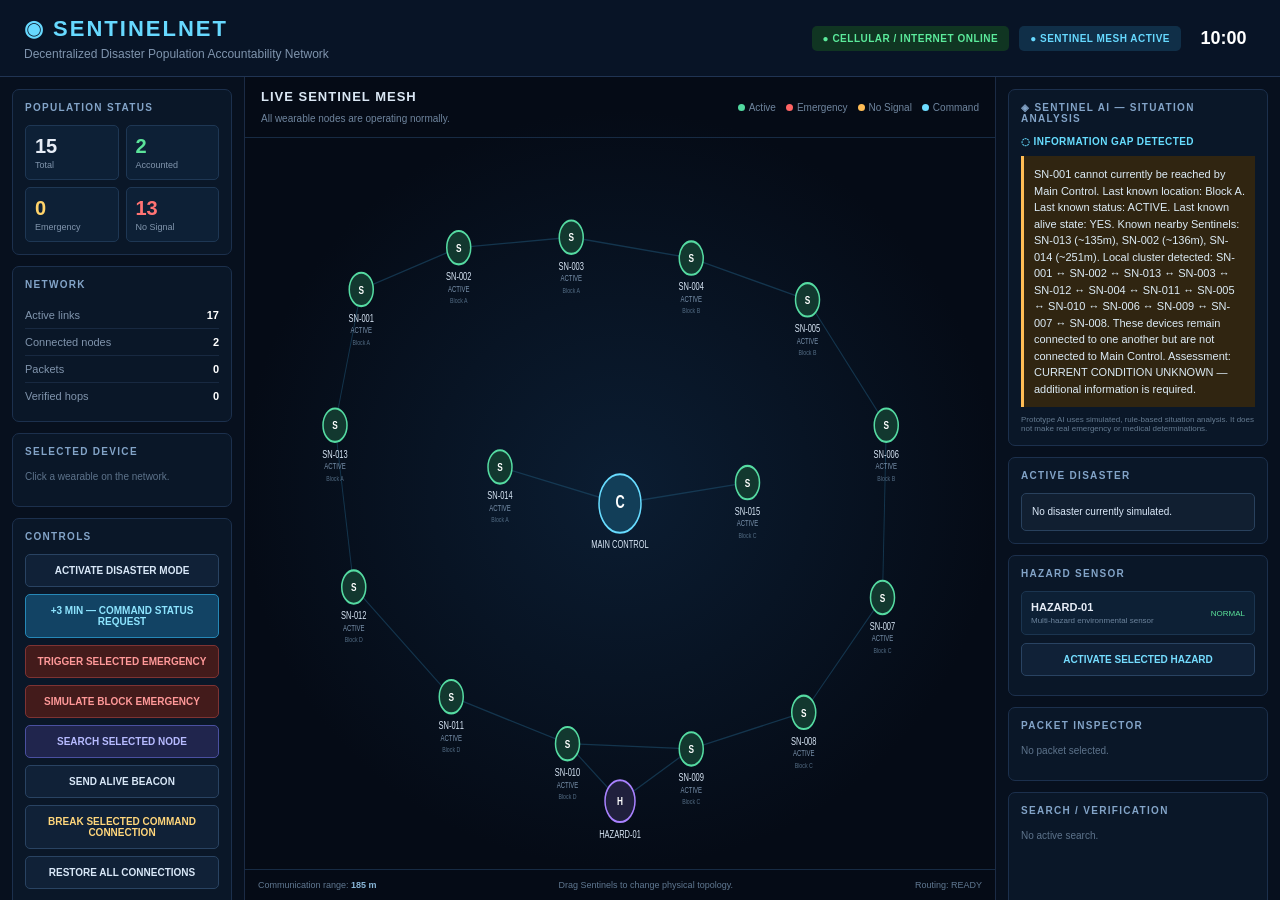
==== commit 2ad305b5: "commit" ====
--- a/index.html
+++ b/index.html
@@ -1,22 +1,28 @@
-```html
 <!DOCTYPE html>
 <html lang="en">
 <head>
     <meta charset="UTF-8">
     <meta name="viewport" content="width=device-width, initial-scale=1.0">
+
     <title>SentinelNet — Disaster Mesh Simulation</title>
+
     <link rel="stylesheet" href="style.css">
 </head>
 
 <body>
 
 <header class="topbar">
+
     <div>
         <h1>◉ SENTINELNET</h1>
-        <p>Decentralized Disaster Population Accountability Network</p>
+
+        <p>
+            Decentralized Disaster Population Accountability Network
+        </p>
     </div>
 
     <div class="system-status">
+
         <div id="internetStatus" class="status-pill online">
             ● CELLULAR / INTERNET ONLINE
         </div>
@@ -28,19 +34,28 @@
         <div id="simTime" class="time-display">
             10:00
         </div>
+
     </div>
+
 </header>
 
 
 <main class="layout">
 
-    <!-- LEFT SIDE -->
+
+    <!-- =====================================================
+         LEFT SIDEBAR
+    ====================================================== -->
+
     <aside class="sidebar left-sidebar">
 
-        <section class="panel">
+
+        <section class="panel">
+
             <h2>POPULATION STATUS</h2>
 
             <div class="population-grid">
+
                 <div>
                     <strong id="totalPeople">15</strong>
                     <span>Total</span>
@@ -60,11 +75,14 @@
                     <strong id="missingPeople">0</strong>
                     <span>No Signal</span>
                 </div>
-            </div>
-        </section>
-
-
-        <section class="panel">
+
+            </div>
+
+        </section>
+
+
+        <section class="panel">
+
             <h2>NETWORK</h2>
 
             <div class="stat-row">
@@ -86,180 +104,386 @@
                 <span>Verified hops</span>
                 <strong id="verifiedCount">0</strong>
             </div>
-        </section>
-
-
-        <section class="panel">
+
+        </section>
+
+
+        <!-- SELECTED DEVICE -->
+
+        <section class="panel">
+
             <h2>SELECTED DEVICE</h2>
 
             <div id="selectedDevice">
+
                 <p class="muted">
                     Click a wearable on the network.
                 </p>
-            </div>
-        </section>
-
-
-        <section class="panel">
+
+            </div>
+
+        </section>
+
+
+        <!-- CONTROLS -->
+
+        <section class="panel">
+
             <h2>CONTROLS</h2>
 
-            <button id="disasterBtn" class="control-btn">
+            <button
+                id="disasterBtn"
+                class="control-btn">
                 ACTIVATE DISASTER MODE
             </button>
 
-            <button id="threeMinBtn" class="control-btn primary">
-                +3 MIN — STATUS CYCLE
-            </button>
-
-            <button id="emergencyBtn" class="control-btn emergency">
-                TRIGGER EMERGENCY
-            </button>
-
-            <button id="searchBtn" class="control-btn search">
+
+            <button
+                id="threeMinBtn"
+                class="control-btn primary">
+                +3 MIN — COMMAND STATUS REQUEST
+            </button>
+
+
+            <button
+                id="emergencyBtn"
+                class="control-btn emergency">
+                TRIGGER SELECTED EMERGENCY
+            </button>
+
+
+            <button
+                id="blockEmergencyBtn"
+                class="control-btn emergency">
+                SIMULATE BLOCK EMERGENCY
+            </button>
+
+
+            <button
+                id="searchBtn"
+                class="control-btn search">
                 SEARCH SELECTED NODE
             </button>
 
-            <button id="aliveBtn" class="control-btn">
+
+            <button
+                id="aliveBtn"
+                class="control-btn">
                 SEND ALIVE BEACON
             </button>
 
-            <button id="breakBtn" class="control-btn warning-btn">
-                BREAK RANDOM LINK
-            </button>
-
-            <button id="restoreBtn" class="control-btn">
-                RESTORE ALL LINKS
-            </button>
-        </section>
+
+            <button
+                id="breakBtn"
+                class="control-btn warning-btn">
+                BREAK SELECTED COMMAND CONNECTION
+            </button>
+
+
+            <button
+                id="restoreBtn"
+                class="control-btn">
+                RESTORE ALL CONNECTIONS
+            </button>
+
+        </section>
+
+
+        <!-- DISASTER CONTROL -->
+
+        <section class="panel">
+
+            <h2>DISASTER SIMULATION</h2>
+
+            <label class="field-label">
+                Disaster type
+            </label>
+
+            <select id="disasterType" class="control-select">
+
+                <option value="EARTHQUAKE">
+                    Earthquake
+                </option>
+
+                <option value="FLOOD">
+                    Flood
+                </option>
+
+                <option value="LANDSLIDE">
+                    Landslide
+                </option>
+
+                <option value="VOLCANIC ERUPTION">
+                    Volcanic Eruption
+                </option>
+
+                <option value="TYPHOON">
+                    Typhoon / Severe Storm
+                </option>
+
+            </select>
+
+
+            <label class="field-label">
+                Affected block
+            </label>
+
+            <select id="disasterBlock" class="control-select">
+
+                <option value="Block A">Block A</option>
+                <option value="Block B">Block B</option>
+                <option value="Block C">Block C</option>
+                <option value="Block D">Block D</option>
+
+            </select>
+
+        </section>
+
 
     </aside>
 
 
-    <!-- CENTER NETWORK -->
+
+    <!-- =====================================================
+         CENTER NETWORK
+    ====================================================== -->
+
     <section class="network-section">
 
+
         <div class="network-header">
+
             <div>
+
                 <h2>LIVE SENTINEL MESH</h2>
+
                 <span id="networkMessage">
                     All wearable nodes are operating normally.
                 </span>
-            </div>
+
+            </div>
+
 
             <div class="legend">
-                <span><i class="legend-dot active"></i> Active</span>
-                <span><i class="legend-dot emergency"></i> Emergency</span>
-                <span><i class="legend-dot missing"></i> No Signal</span>
-                <span><i class="legend-dot command"></i> Command</span>
-            </div>
-        </div>
-
-        <div id="networkCanvas" class="network-canvas">
-
-            <svg id="networkSvg"
-                 viewBox="0 0 1000 700"
-                 preserveAspectRatio="none">
+
+                <span>
+                    <i class="legend-dot active"></i>
+                    Active
+                </span>
+
+                <span>
+                    <i class="legend-dot emergency"></i>
+                    Emergency
+                </span>
+
+                <span>
+                    <i class="legend-dot missing"></i>
+                    No Signal
+                </span>
+
+                <span>
+                    <i class="legend-dot command"></i>
+                    Command
+                </span>
+
+            </div>
+
+        </div>
+
+
+        <div
+            id="networkCanvas"
+            class="network-canvas">
+
+            <svg
+                id="networkSvg"
+                viewBox="0 0 1000 700"
+                preserveAspectRatio="none">
 
                 <g id="linksLayer"></g>
+
                 <g id="packetsLayer"></g>
+
                 <g id="nodesLayer"></g>
 
             </svg>
 
         </div>
 
+
         <div class="network-footer">
+
             <span>
                 Communication range:
-                <strong id="rangeDisplay">180 m</strong>
+                <strong id="rangeDisplay">185 m</strong>
             </span>
 
             <span>
-                Drag nodes to physically change the network.
+                Drag Sentinels to change physical topology.
             </span>
 
             <span id="routingDisplay">
                 Routing: READY
             </span>
+
         </div>
 
     </section>
 
 
-    <!-- RIGHT SIDE -->
+
+    <!-- =====================================================
+         RIGHT SIDEBAR
+    ====================================================== -->
+
     <aside class="sidebar right-sidebar">
 
+
+        <!-- AI -->
+
         <section class="panel ai-panel">
-            <h2>◈ SENTINEL AI</h2>
-
-            <div id="aiStatus" class="ai-status">
+
+            <h2>◈ SENTINEL AI — SITUATION ANALYSIS</h2>
+
+            <div
+                id="aiStatus"
+                class="ai-status">
                 Monitoring network...
             </div>
 
-            <div id="aiMessage" class="ai-message">
-                No active hazard detected.
-            </div>
+
+            <div
+                id="aiMessage"
+                class="ai-message">
+                Waiting for operational data.
+            </div>
+
 
             <div class="ai-note">
-                Prototype AI uses offline rule-based guidance.
-            </div>
-        </section>
-
-
-        <section class="panel">
+
+                Prototype AI uses simulated,
+                rule-based situation analysis.
+                It does not make real emergency or
+                medical determinations.
+
+            </div>
+
+        </section>
+
+
+        <!-- CURRENT DISASTER -->
+
+        <section class="panel">
+
+            <h2>ACTIVE DISASTER</h2>
+
+            <div
+                id="disasterInfo"
+                class="disaster-info">
+
+                No disaster currently simulated.
+
+            </div>
+
+        </section>
+
+
+        <!-- HAZARD SENSOR -->
+
+        <section class="panel">
+
             <h2>HAZARD SENSOR</h2>
 
             <div class="sensor-card">
+
                 <div>
-                    <strong>FLOOD-01</strong>
-                    <span>Water-level sensor</span>
-                </div>
-
-                <div id="floodStatus" class="sensor-status">
+
+                    <strong id="sensorName">
+                        HAZARD-01
+                    </strong>
+
+                    <span id="sensorDescription">
+                        Multi-hazard environmental sensor
+                    </span>
+
+                </div>
+
+                <div
+                    id="hazardStatus"
+                    class="sensor-status">
+
                     NORMAL
-                </div>
-            </div>
-
-            <button id="floodBtn" class="control-btn hazard-btn">
-                ACTIVATE FLOOD SENSOR
-            </button>
-        </section>
-
-
-        <section class="panel">
+
+                </div>
+
+            </div>
+
+
+            <button
+                id="hazardBtn"
+                class="control-btn hazard-btn">
+
+                ACTIVATE SELECTED HAZARD
+
+            </button>
+
+        </section>
+
+
+        <!-- PACKET INSPECTOR -->
+
+        <section class="panel">
+
             <h2>PACKET INSPECTOR</h2>
 
             <div id="packetInspector">
+
                 <p class="muted">
                     No packet selected.
                 </p>
-            </div>
-        </section>
-
+
+            </div>
+
+        </section>
+
+
+        <!-- SEARCH -->
 
         <section class="panel search-panel">
+
             <h2>SEARCH / VERIFICATION</h2>
 
             <div id="searchInfo">
+
                 <p class="muted">
                     No active search.
                 </p>
-            </div>
-        </section>
-
+
+            </div>
+
+        </section>
+
+
+        <!-- EVENT LOG -->
 
         <section class="panel event-panel">
+
             <h2>NETWORK EVENTS</h2>
 
-            <div id="eventLog" class="event-log"></div>
-        </section>
+            <div
+                id="eventLog"
+                class="event-log">
+            </div>
+
+        </section>
+
 
     </aside>
 
 </main>
 
+
 <script src="app.js"></script>
 
 </body>
-</html>
-```+</html>
--- a/style.css
+++ b/style.css
@@ -720,3 +720,184 @@
         border: none;
     }
 }
+/* =========================================================
+   SENTINELNET V2 ADDITIONS
+========================================================= */
+
+
+/* =========================
+   SELECTED LINKS
+========================= */
+
+.network-link.selected-link {
+    stroke: #6edfff;
+    stroke-width: 2.2;
+    opacity: .9;
+}
+
+
+/* =========================
+   ISOLATED SENTINEL
+========================= */
+
+.node.isolated .node-circle {
+    stroke: #ffc45c;
+    stroke-dasharray: 4 3;
+}
+
+.node.isolated .node-status {
+    fill: #ffc45c;
+}
+
+
+/* =========================
+   LOCATION LABEL
+========================= */
+
+.node-location {
+    fill: #526b83;
+    font-size: 7px;
+    text-anchor: middle;
+    pointer-events: none;
+}
+
+
+/* =========================
+   DISASTER INFORMATION
+========================= */
+
+.disaster-info {
+    background: #111f31;
+    border: 1px solid #29415d;
+    border-radius: 5px;
+    padding: 10px;
+    color: #dceafa;
+    font-size: 10px;
+    line-height: 1.6;
+}
+
+.disaster-info strong {
+    color: #ffcc6a;
+}
+
+
+/* =========================
+   SELECT / FORM
+========================= */
+
+.field-label {
+    display: block;
+    color: #7389a1;
+    font-size: 9px;
+    margin: 8px 0 5px;
+}
+
+.control-select {
+    width: 100%;
+    padding: 9px 8px;
+    border-radius: 5px;
+    border: 1px solid #294362;
+    background: #102137;
+    color: #d9e8f8;
+    font-size: 10px;
+    outline: none;
+}
+
+.control-select:focus {
+    border-color: #5bdcff;
+}
+
+
+/* =========================
+   AI THINKING
+========================= */
+
+.ai-panel {
+    position: relative;
+}
+
+.ai-message {
+    min-height: 145px;
+    overflow-y: auto;
+    white-space: normal;
+}
+
+.ai-status {
+    font-weight: bold;
+    letter-spacing: .4px;
+}
+
+
+/* =========================
+   BETTER EMERGENCY NODE
+========================= */
+
+.node.emergency .node-circle {
+    animation: emergencyPulse 1s infinite;
+}
+
+@keyframes emergencyPulse {
+
+    0% {
+        opacity: 1;
+    }
+
+    50% {
+        opacity: .55;
+    }
+
+    100% {
+        opacity: 1;
+    }
+
+}
+
+
+/* =========================
+   SENSOR HAZARD
+========================= */
+
+.node.sensor .node-circle {
+    stroke-width: 2;
+}
+
+.node.sensor .node-ring {
+    opacity: .35;
+}
+
+
+/* =========================
+   PACKET ANIMATION
+========================= */
+
+.packet-glow {
+    filter: drop-shadow(
+        0 0 5px #5de1ff
+    );
+}
+
+
+/* =========================
+   SEARCH
+========================= */
+
+.search-panel {
+    min-height: 150px;
+}
+
+
+/* =========================
+   MOBILE
+========================= */
+
+@media (max-width: 850px) {
+
+    .ai-message {
+        min-height: 100px;
+    }
+
+    .node-location {
+        display: none;
+    }
+
+}
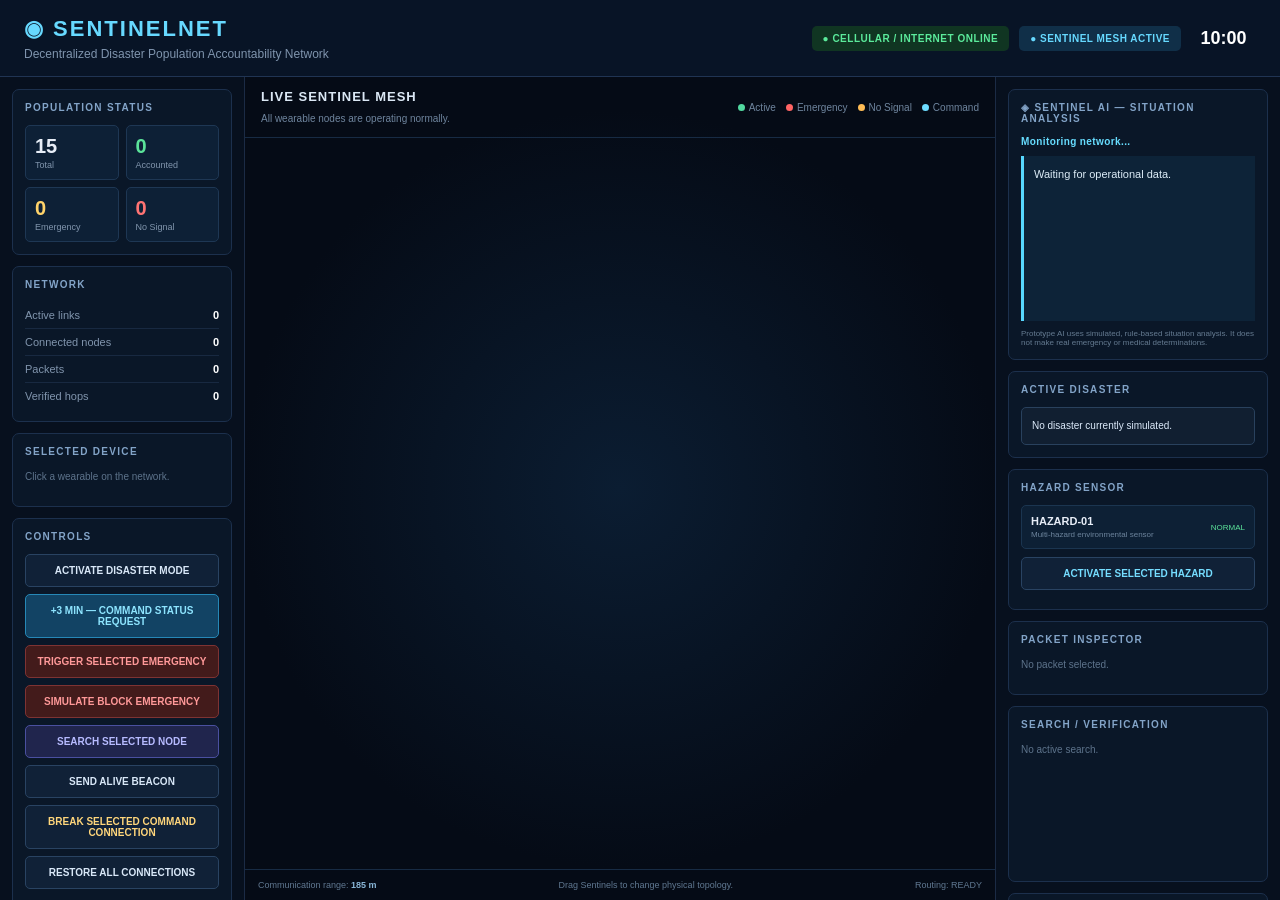
==== commit 56e88a42: "commit" ====
--- a/index.html
+++ b/index.html
@@ -3,26 +3,18 @@
 <head>
     <meta charset="UTF-8">
     <meta name="viewport" content="width=device-width, initial-scale=1.0">
-
     <title>SentinelNet — Disaster Mesh Simulation</title>
-
     <link rel="stylesheet" href="style.css">
 </head>
-
 <body>
 
 <header class="topbar">
-
     <div>
         <h1>◉ SENTINELNET</h1>
-
-        <p>
-            Decentralized Disaster Population Accountability Network
-        </p>
+        <p>Decentralized Disaster Population Accountability Network</p>
     </div>
 
     <div class="system-status">
-
         <div id="internetStatus" class="status-pill online">
             ● CELLULAR / INTERNET ONLINE
         </div>
@@ -34,28 +26,17 @@
         <div id="simTime" class="time-display">
             10:00
         </div>
-
     </div>
-
 </header>
 
-
 <main class="layout">
 
-
-    <!-- =====================================================
-         LEFT SIDEBAR
-    ====================================================== -->
-
     <aside class="sidebar left-sidebar">
 
-
-        <section class="panel">
-
+        <section class="panel">
             <h2>POPULATION STATUS</h2>
 
             <div class="population-grid">
-
                 <div>
                     <strong id="totalPeople">15</strong>
                     <span>Total</span>
@@ -75,14 +56,10 @@
                     <strong id="missingPeople">0</strong>
                     <span>No Signal</span>
                 </div>
-
-            </div>
-
-        </section>
-
-
-        <section class="panel">
-
+            </div>
+        </section>
+
+        <section class="panel">
             <h2>NETWORK</h2>
 
             <div class="stat-row">
@@ -104,95 +81,55 @@
                 <span>Verified hops</span>
                 <strong id="verifiedCount">0</strong>
             </div>
-
-        </section>
-
-
-        <!-- SELECTED DEVICE -->
-
-        <section class="panel">
-
+        </section>
+
+        <section class="panel">
             <h2>SELECTED DEVICE</h2>
 
             <div id="selectedDevice">
-
                 <p class="muted">
                     Click a wearable on the network.
                 </p>
-
-            </div>
-
-        </section>
-
-
-        <!-- CONTROLS -->
-
-        <section class="panel">
-
+            </div>
+        </section>
+
+        <section class="panel">
             <h2>CONTROLS</h2>
 
-            <button
-                id="disasterBtn"
-                class="control-btn">
+            <button id="disasterBtn" class="control-btn">
                 ACTIVATE DISASTER MODE
             </button>
 
-
-            <button
-                id="threeMinBtn"
-                class="control-btn primary">
+            <button id="threeMinBtn" class="control-btn primary">
                 +3 MIN — COMMAND STATUS REQUEST
             </button>
 
-
-            <button
-                id="emergencyBtn"
-                class="control-btn emergency">
+            <button id="emergencyBtn" class="control-btn emergency">
                 TRIGGER SELECTED EMERGENCY
             </button>
 
-
-            <button
-                id="blockEmergencyBtn"
-                class="control-btn emergency">
+            <button id="blockEmergencyBtn" class="control-btn emergency">
                 SIMULATE BLOCK EMERGENCY
             </button>
 
-
-            <button
-                id="searchBtn"
-                class="control-btn search">
+            <button id="searchBtn" class="control-btn search">
                 SEARCH SELECTED NODE
             </button>
 
-
-            <button
-                id="aliveBtn"
-                class="control-btn">
+            <button id="aliveBtn" class="control-btn">
                 SEND ALIVE BEACON
             </button>
 
-
-            <button
-                id="breakBtn"
-                class="control-btn warning-btn">
+            <button id="breakBtn" class="control-btn warning-btn">
                 BREAK SELECTED COMMAND CONNECTION
             </button>
 
-
-            <button
-                id="restoreBtn"
-                class="control-btn">
+            <button id="restoreBtn" class="control-btn">
                 RESTORE ALL CONNECTIONS
             </button>
-
-        </section>
-
-
-        <!-- DISASTER CONTROL -->
-
-        <section class="panel">
-
+        </section>
+
+        <section class="panel">
             <h2>DISASTER SIMULATION</h2>
 
             <label class="field-label">
@@ -200,72 +137,39 @@
             </label>
 
             <select id="disasterType" class="control-select">
-
-                <option value="EARTHQUAKE">
-                    Earthquake
-                </option>
-
-                <option value="FLOOD">
-                    Flood
-                </option>
-
-                <option value="LANDSLIDE">
-                    Landslide
-                </option>
-
-                <option value="VOLCANIC ERUPTION">
-                    Volcanic Eruption
-                </option>
-
-                <option value="TYPHOON">
-                    Typhoon / Severe Storm
-                </option>
-
+                <option value="EARTHQUAKE">Earthquake</option>
+                <option value="FLOOD">Flood</option>
+                <option value="LANDSLIDE">Landslide</option>
+                <option value="VOLCANIC ERUPTION">Volcanic Eruption</option>
+                <option value="TYPHOON">Typhoon / Severe Storm</option>
             </select>
-
 
             <label class="field-label">
                 Affected block
             </label>
 
             <select id="disasterBlock" class="control-select">
-
                 <option value="Block A">Block A</option>
                 <option value="Block B">Block B</option>
                 <option value="Block C">Block C</option>
                 <option value="Block D">Block D</option>
-
             </select>
-
-        </section>
-
+        </section>
 
     </aside>
 
-
-
-    <!-- =====================================================
-         CENTER NETWORK
-    ====================================================== -->
-
     <section class="network-section">
 
-
         <div class="network-header">
-
             <div>
-
                 <h2>LIVE SENTINEL MESH</h2>
 
                 <span id="networkMessage">
                     All wearable nodes are operating normally.
                 </span>
-
-            </div>
-
+            </div>
 
             <div class="legend">
-
                 <span>
                     <i class="legend-dot active"></i>
                     Active
@@ -285,34 +189,22 @@
                     <i class="legend-dot command"></i>
                     Command
                 </span>
-
-            </div>
-
-        </div>
-
-
-        <div
-            id="networkCanvas"
-            class="network-canvas">
-
+            </div>
+        </div>
+
+        <div id="networkCanvas" class="network-canvas">
             <svg
                 id="networkSvg"
                 viewBox="0 0 1000 700"
-                preserveAspectRatio="none">
-
+                preserveAspectRatio="none"
+            >
                 <g id="linksLayer"></g>
-
                 <g id="packetsLayer"></g>
-
                 <g id="nodesLayer"></g>
-
             </svg>
-
-        </div>
-
+        </div>
 
         <div class="network-footer">
-
             <span>
                 Communication range:
                 <strong id="rangeDisplay">185 m</strong>
@@ -325,79 +217,44 @@
             <span id="routingDisplay">
                 Routing: READY
             </span>
-
         </div>
 
     </section>
 
-
-
-    <!-- =====================================================
-         RIGHT SIDEBAR
-    ====================================================== -->
-
     <aside class="sidebar right-sidebar">
 
-
-        <!-- AI -->
-
         <section class="panel ai-panel">
-
             <h2>◈ SENTINEL AI — SITUATION ANALYSIS</h2>
 
-            <div
-                id="aiStatus"
-                class="ai-status">
+            <div id="aiStatus" class="ai-status">
                 Monitoring network...
             </div>
 
-
-            <div
-                id="aiMessage"
-                class="ai-message">
+            <div id="aiMessage" class="ai-message">
                 Waiting for operational data.
             </div>
 
-
             <div class="ai-note">
-
                 Prototype AI uses simulated,
                 rule-based situation analysis.
                 It does not make real emergency or
                 medical determinations.
-
-            </div>
-
-        </section>
-
-
-        <!-- CURRENT DISASTER -->
-
-        <section class="panel">
-
+            </div>
+        </section>
+
+        <section class="panel">
             <h2>ACTIVE DISASTER</h2>
 
-            <div
-                id="disasterInfo"
-                class="disaster-info">
-
+            <div id="disasterInfo" class="disaster-info">
                 No disaster currently simulated.
-
-            </div>
-
-        </section>
-
-
-        <!-- HAZARD SENSOR -->
-
-        <section class="panel">
-
+            </div>
+        </section>
+
+        <section class="panel">
             <h2>HAZARD SENSOR</h2>
 
             <div class="sensor-card">
-
                 <div>
-
                     <strong id="sensorName">
                         HAZARD-01
                     </strong>
@@ -405,83 +262,47 @@
                     <span id="sensorDescription">
                         Multi-hazard environmental sensor
                     </span>
-
-                </div>
-
-                <div
-                    id="hazardStatus"
-                    class="sensor-status">
-
+                </div>
+
+                <div id="hazardStatus" class="sensor-status">
                     NORMAL
-
-                </div>
-
-            </div>
-
-
-            <button
-                id="hazardBtn"
-                class="control-btn hazard-btn">
-
+                </div>
+            </div>
+
+            <button id="hazardBtn" class="control-btn hazard-btn">
                 ACTIVATE SELECTED HAZARD
-
-            </button>
-
-        </section>
-
-
-        <!-- PACKET INSPECTOR -->
-
-        <section class="panel">
-
+            </button>
+        </section>
+
+        <section class="panel">
             <h2>PACKET INSPECTOR</h2>
 
             <div id="packetInspector">
-
                 <p class="muted">
                     No packet selected.
                 </p>
-
-            </div>
-
-        </section>
-
-
-        <!-- SEARCH -->
+            </div>
+        </section>
 
         <section class="panel search-panel">
-
             <h2>SEARCH / VERIFICATION</h2>
 
             <div id="searchInfo">
-
                 <p class="muted">
                     No active search.
                 </p>
-
-            </div>
-
-        </section>
-
-
-        <!-- EVENT LOG -->
+            </div>
+        </section>
 
         <section class="panel event-panel">
-
             <h2>NETWORK EVENTS</h2>
 
-            <div
-                id="eventLog"
-                class="event-log">
-            </div>
-
-        </section>
-
+            <div id="eventLog" class="event-log"></div>
+        </section>
 
     </aside>
 
 </main>
-
 
 <script src="app.js"></script>
 
--- a/style.css
+++ b/style.css
@@ -1,8 +1,3 @@
-css
-* {
-    box-sizing: border-box;
-}
-
 html,
 body {
     margin: 0;
@@ -20,11 +15,6 @@
     flex-direction: column;
 }
 
-
-/* =========================
-   TOP BAR
-========================= */
-
 .topbar {
     height: 76px;
     background: #081426;
@@ -86,22 +76,12 @@
     text-align: center;
 }
 
-
-/* =========================
-   MAIN LAYOUT
-========================= */
-
 .layout {
     flex: 1;
     min-height: 0;
     display: grid;
     grid-template-columns: 245px minmax(500px, 1fr) 285px;
 }
-
-
-/* =========================
-   SIDEBARS
-========================= */
 
 .sidebar {
     overflow-y: auto;
@@ -132,11 +112,6 @@
     letter-spacing: 1.3px;
 }
 
-
-/* =========================
-   POPULATION
-========================= */
-
 .population-grid {
     display: grid;
     grid-template-columns: 1fr 1fr;
@@ -174,11 +149,6 @@
     color: #ff7373;
 }
 
-
-/* =========================
-   STATS
-========================= */
-
 .stat-row {
     display: flex;
     justify-content: space-between;
@@ -198,11 +168,6 @@
 .stat-row strong {
     color: white;
 }
-
-
-/* =========================
-   BUTTONS
-========================= */
 
 .control-btn {
     width: 100%;
@@ -253,11 +218,6 @@
     color: #75ddff;
 }
 
-
-/* =========================
-   NETWORK
-========================= */
-
 .network-section {
     min-width: 0;
     min-height: 0;
@@ -324,7 +284,6 @@
     background: #6ddcff;
 }
 
-
 .network-canvas {
     flex: 1;
     min-height: 0;
@@ -339,11 +298,6 @@
     touch-action: none;
 }
 
-
-/* =========================
-   NETWORK LINKS
-========================= */
-
 .network-link {
     stroke: #1b4967;
     stroke-width: 1.3;
@@ -367,10 +321,11 @@
     opacity: 1;
 }
 
-
-/* =========================
-   NODES
-========================= */
+.network-link.selected-link {
+    stroke: #6edfff;
+    stroke-width: 2.2;
+    opacity: .9;
+}
 
 .node {
     cursor: grab;
@@ -413,6 +368,7 @@
 
 .node.emergency .node-circle {
     stroke: #ff5f5f;
+    animation: emergencyPulse 1s infinite;
 }
 
 .node.missing .node-circle {
@@ -429,18 +385,44 @@
 
 .node.sensor .node-circle {
     stroke: #a982ff;
+    stroke-width: 2;
+}
+
+.node.isolated .node-circle {
+    stroke: #ffc45c;
+    stroke-dasharray: 4 3;
+}
+
+.node.isolated .node-status {
+    fill: #ffc45c;
+}
+
+.node-location {
+    fill: #526b83;
+    font-size: 7px;
+    text-anchor: middle;
+    pointer-events: none;
 }
 
 @keyframes rotateRing {
     to {
-        stroke-dashoffset: -20;
-    }
-}
-
-
-/* =========================
-   PACKETS
-========================= */
+        stroke-dashoffset: -20px;
+    }
+}
+
+@keyframes emergencyPulse {
+    0% {
+        opacity: 1;
+    }
+
+    50% {
+        opacity: .55;
+    }
+
+    100% {
+        opacity: 1;
+    }
+}
 
 .packet {
     pointer-events: none;
@@ -453,12 +435,8 @@
 .packet-glow {
     fill: #5de1ff;
     opacity: .35;
-}
-
-
-/* =========================
-   FOOTER
-========================= */
+    filter: drop-shadow(0 0 5px #5de1ff);
+}
 
 .network-footer {
     height: 30px;
@@ -476,15 +454,16 @@
     color: #8ab7d8;
 }
 
-
-/* =========================
-   AI
-========================= */
+.ai-panel {
+    position: relative;
+}
 
 .ai-status {
     font-size: 10px;
     color: #67ddff;
     margin-bottom: 9px;
+    font-weight: bold;
+    letter-spacing: .4px;
 }
 
 .ai-message {
@@ -494,6 +473,9 @@
     font-size: 11px;
     line-height: 1.5;
     color: #dcecf7;
+    min-height: 145px;
+    overflow-y: auto;
+    white-space: normal;
 }
 
 .ai-message.warning {
@@ -511,11 +493,6 @@
     font-size: 8px;
     color: #657b91;
 }
-
-
-/* =========================
-   SENSOR
-========================= */
 
 .sensor-card {
     display: flex;
@@ -549,11 +526,6 @@
     color: #ff6868;
 }
 
-
-/* =========================
-   PACKET INSPECTOR
-========================= */
-
 #packetInspector,
 #selectedDevice,
 #searchInfo {
@@ -605,11 +577,6 @@
     font-size: 10px;
 }
 
-
-/* =========================
-   EVENT LOG
-========================= */
-
 .event-panel {
     min-height: 230px;
 }
@@ -650,121 +617,6 @@
 .event.search {
     color: #b8baff;
 }
-
-
-/* =========================
-   SCROLLBAR
-========================= */
-
-::-webkit-scrollbar {
-    width: 5px;
-    height: 5px;
-}
-
-::-webkit-scrollbar-track {
-    background: #07101e;
-}
-
-::-webkit-scrollbar-thumb {
-    background: #213853;
-    border-radius: 4px;
-}
-
-
-/* =========================
-   RESPONSIVE
-========================= */
-
-@media (max-width: 1050px) {
-    .layout {
-        grid-template-columns: 210px minmax(400px, 1fr) 250px;
-    }
-
-    .legend {
-        display: none;
-    }
-}
-
-@media (max-width: 850px) {
-    body {
-        overflow: auto;
-    }
-
-    .topbar {
-        height: auto;
-        min-height: 70px;
-        gap: 10px;
-        flex-wrap: wrap;
-        padding: 10px;
-    }
-
-    .system-status {
-        flex-wrap: wrap;
-    }
-
-    .layout {
-        grid-template-columns: 1fr;
-    }
-
-    .sidebar {
-        max-height: none;
-        border: none;
-    }
-
-    .network-section {
-        height: 600px;
-    }
-
-    .left-sidebar,
-    .right-sidebar {
-        border: none;
-    }
-}
-/* =========================================================
-   SENTINELNET V2 ADDITIONS
-========================================================= */
-
-
-/* =========================
-   SELECTED LINKS
-========================= */
-
-.network-link.selected-link {
-    stroke: #6edfff;
-    stroke-width: 2.2;
-    opacity: .9;
-}
-
-
-/* =========================
-   ISOLATED SENTINEL
-========================= */
-
-.node.isolated .node-circle {
-    stroke: #ffc45c;
-    stroke-dasharray: 4 3;
-}
-
-.node.isolated .node-status {
-    fill: #ffc45c;
-}
-
-
-/* =========================
-   LOCATION LABEL
-========================= */
-
-.node-location {
-    fill: #526b83;
-    font-size: 7px;
-    text-anchor: middle;
-    pointer-events: none;
-}
-
-
-/* =========================
-   DISASTER INFORMATION
-========================= */
 
 .disaster-info {
     background: #111f31;
@@ -779,11 +631,6 @@
 .disaster-info strong {
     color: #ffcc6a;
 }
-
-
-/* =========================
-   SELECT / FORM
-========================= */
 
 .field-label {
     display: block;
@@ -807,90 +654,68 @@
     border-color: #5bdcff;
 }
 
-
-/* =========================
-   AI THINKING
-========================= */
-
-.ai-panel {
-    position: relative;
-}
-
-.ai-message {
-    min-height: 145px;
-    overflow-y: auto;
-    white-space: normal;
-}
-
-.ai-status {
-    font-weight: bold;
-    letter-spacing: .4px;
-}
-
-
-/* =========================
-   BETTER EMERGENCY NODE
-========================= */
-
-.node.emergency .node-circle {
-    animation: emergencyPulse 1s infinite;
-}
-
-@keyframes emergencyPulse {
-
-    0% {
-        opacity: 1;
-    }
-
-    50% {
-        opacity: .55;
-    }
-
-    100% {
-        opacity: 1;
-    }
-
-}
-
-
-/* =========================
-   SENSOR HAZARD
-========================= */
-
-.node.sensor .node-circle {
-    stroke-width: 2;
-}
-
-.node.sensor .node-ring {
-    opacity: .35;
-}
-
-
-/* =========================
-   PACKET ANIMATION
-========================= */
-
-.packet-glow {
-    filter: drop-shadow(
-        0 0 5px #5de1ff
-    );
-}
-
-
-/* =========================
-   SEARCH
-========================= */
-
 .search-panel {
     min-height: 150px;
 }
 
-
-/* =========================
-   MOBILE
-========================= */
+::-webkit-scrollbar {
+    width: 5px;
+    height: 5px;
+}
+
+::-webkit-scrollbar-track {
+    background: #07101e;
+}
+
+::-webkit-scrollbar-thumb {
+    background: #213853;
+    border-radius: 4px;
+}
+
+@media (max-width: 1050px) {
+    .layout {
+        grid-template-columns: 210px minmax(400px, 1fr) 250px;
+    }
+
+    .legend {
+        display: none;
+    }
+}
 
 @media (max-width: 850px) {
+    body {
+        overflow: auto;
+    }
+
+    .topbar {
+        height: auto;
+        min-height: 70px;
+        gap: 10px;
+        flex-wrap: wrap;
+        padding: 10px;
+    }
+
+    .system-status {
+        flex-wrap: wrap;
+    }
+
+    .layout {
+        grid-template-columns: 1fr;
+    }
+
+    .sidebar {
+        max-height: none;
+        border: none;
+    }
+
+    .network-section {
+        height: 600px;
+    }
+
+    .left-sidebar,
+    .right-sidebar {
+        border: none;
+    }
 
     .ai-message {
         min-height: 100px;
@@ -899,5 +724,4 @@
     .node-location {
         display: none;
     }
-
 }
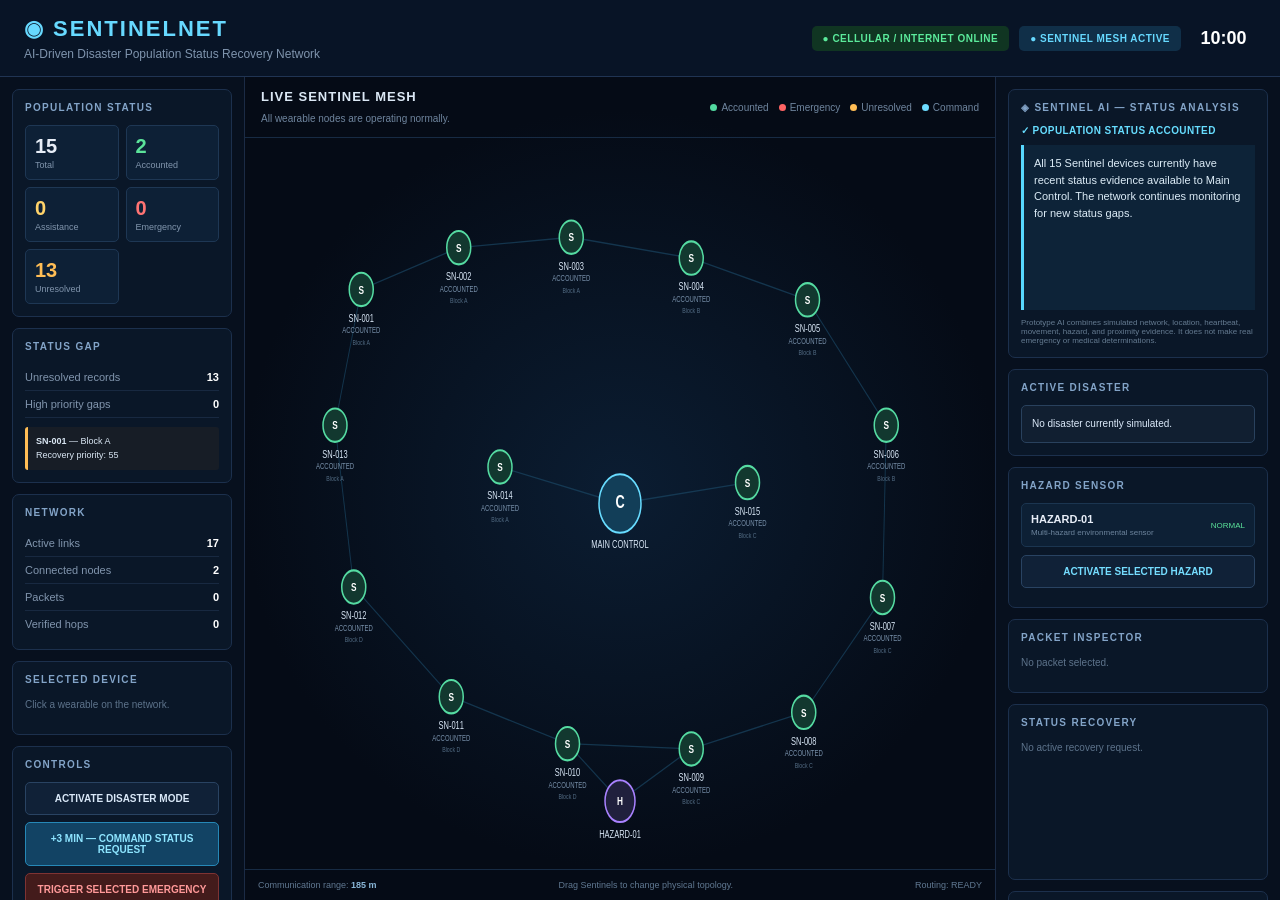
==== commit 92370608: "commit" ====
--- a/index.html
+++ b/index.html
@@ -11,7 +11,7 @@
 <header class="topbar">
     <div>
         <h1>◉ SENTINELNET</h1>
-        <p>Decentralized Disaster Population Accountability Network</p>
+        <p>AI-Driven Disaster Population Status Recovery Network</p>
     </div>
 
     <div class="system-status">
@@ -48,14 +48,37 @@
                 </div>
 
                 <div class="warning">
+                    <strong id="assistancePeople">0</strong>
+                    <span>Assistance</span>
+                </div>
+
+                <div class="danger">
                     <strong id="emergencyPeople">0</strong>
                     <span>Emergency</span>
                 </div>
 
-                <div class="danger">
-                    <strong id="missingPeople">0</strong>
-                    <span>No Signal</span>
-                </div>
+                <div class="unresolved">
+                    <strong id="unresolvedPeople">0</strong>
+                    <span>Unresolved</span>
+                </div>
+            </div>
+        </section>
+
+        <section class="panel">
+            <h2>STATUS GAP</h2>
+
+            <div class="stat-row">
+                <span>Unresolved records</span>
+                <strong id="statusGapCount">0</strong>
+            </div>
+
+            <div class="stat-row">
+                <span>High priority gaps</span>
+                <strong id="priorityGapCount">0</strong>
+            </div>
+
+            <div id="gapPriority" class="gap-priority">
+                No unresolved status gaps.
             </div>
         </section>
 
@@ -113,7 +136,7 @@
             </button>
 
             <button id="searchBtn" class="control-btn search">
-                SEARCH SELECTED NODE
+                RECOVER SELECTED STATUS
             </button>
 
             <button id="aliveBtn" class="control-btn">
@@ -172,7 +195,7 @@
             <div class="legend">
                 <span>
                     <i class="legend-dot active"></i>
-                    Active
+                    Accounted
                 </span>
 
                 <span>
@@ -182,7 +205,7 @@
 
                 <span>
                     <i class="legend-dot missing"></i>
-                    No Signal
+                    Unresolved
                 </span>
 
                 <span>
@@ -224,10 +247,10 @@
     <aside class="sidebar right-sidebar">
 
         <section class="panel ai-panel">
-            <h2>◈ SENTINEL AI — SITUATION ANALYSIS</h2>
+            <h2>◈ SENTINEL AI — STATUS ANALYSIS</h2>
 
             <div id="aiStatus" class="ai-status">
-                Monitoring network...
+                Monitoring population status...
             </div>
 
             <div id="aiMessage" class="ai-message">
@@ -235,10 +258,10 @@
             </div>
 
             <div class="ai-note">
-                Prototype AI uses simulated,
-                rule-based situation analysis.
-                It does not make real emergency or
-                medical determinations.
+                Prototype AI combines simulated network,
+                location, heartbeat, movement, hazard,
+                and proximity evidence. It does not make
+                real emergency or medical determinations.
             </div>
         </section>
 
@@ -285,11 +308,11 @@
         </section>
 
         <section class="panel search-panel">
-            <h2>SEARCH / VERIFICATION</h2>
+            <h2>STATUS RECOVERY</h2>
 
             <div id="searchInfo">
                 <p class="muted">
-                    No active search.
+                    No active recovery request.
                 </p>
             </div>
         </section>
--- a/style.css
+++ b/style.css
@@ -149,6 +149,10 @@
     color: #ff7373;
 }
 
+.unresolved strong {
+    color: #ffbd55;
+}
+
 .stat-row {
     display: flex;
     justify-content: space-between;
@@ -167,6 +171,27 @@
 
 .stat-row strong {
     color: white;
+}
+
+.gap-priority {
+    margin-top: 9px;
+    padding: 8px;
+    background: #171d26;
+    border-left: 3px solid #ffbd55;
+    border-radius: 3px;
+    color: #d9e6f3;
+    font-size: 9px;
+    line-height: 1.5;
+}
+
+.gap-priority.high {
+    border-left-color: #ff6464;
+    background: #29181a;
+}
+
+.gap-priority.good {
+    border-left-color: #5be39a;
+    background: #11271e;
 }
 
 .control-btn {
@@ -371,8 +396,12 @@
     animation: emergencyPulse 1s infinite;
 }
 
-.node.missing .node-circle {
+.node.unresolved .node-circle {
     stroke: #ffc35a;
+}
+
+.node.assistance .node-circle {
+    stroke: #ffd36a;
 }
 
 .node.active .node-circle {
@@ -538,6 +567,7 @@
     justify-content: space-between;
     border-bottom: 1px solid #182a41;
     padding: 4px 0;
+    gap: 8px;
 }
 
 .info-row span {
@@ -546,6 +576,7 @@
 
 .info-row strong {
     color: #dce9f6;
+    text-align: right;
 }
 
 .tag {
@@ -572,6 +603,11 @@
     color: #74e8ac;
 }
 
+.tag.unresolved {
+    background: #44351c;
+    color: #ffd77c;
+}
+
 .muted {
     color: #5d738b;
     font-size: 10px;
@@ -658,6 +694,24 @@
     min-height: 150px;
 }
 
+.recovery-box {
+    margin-top: 8px;
+    padding: 8px;
+    background: #111f31;
+    border: 1px solid #29415d;
+    border-radius: 4px;
+}
+
+.recovery-box.high {
+    border-color: #7e3333;
+    background: #291719;
+}
+
+.confidence {
+    font-weight: bold;
+    color: #8ee5ff;
+}
+
 ::-webkit-scrollbar {
     width: 5px;
     height: 5px;
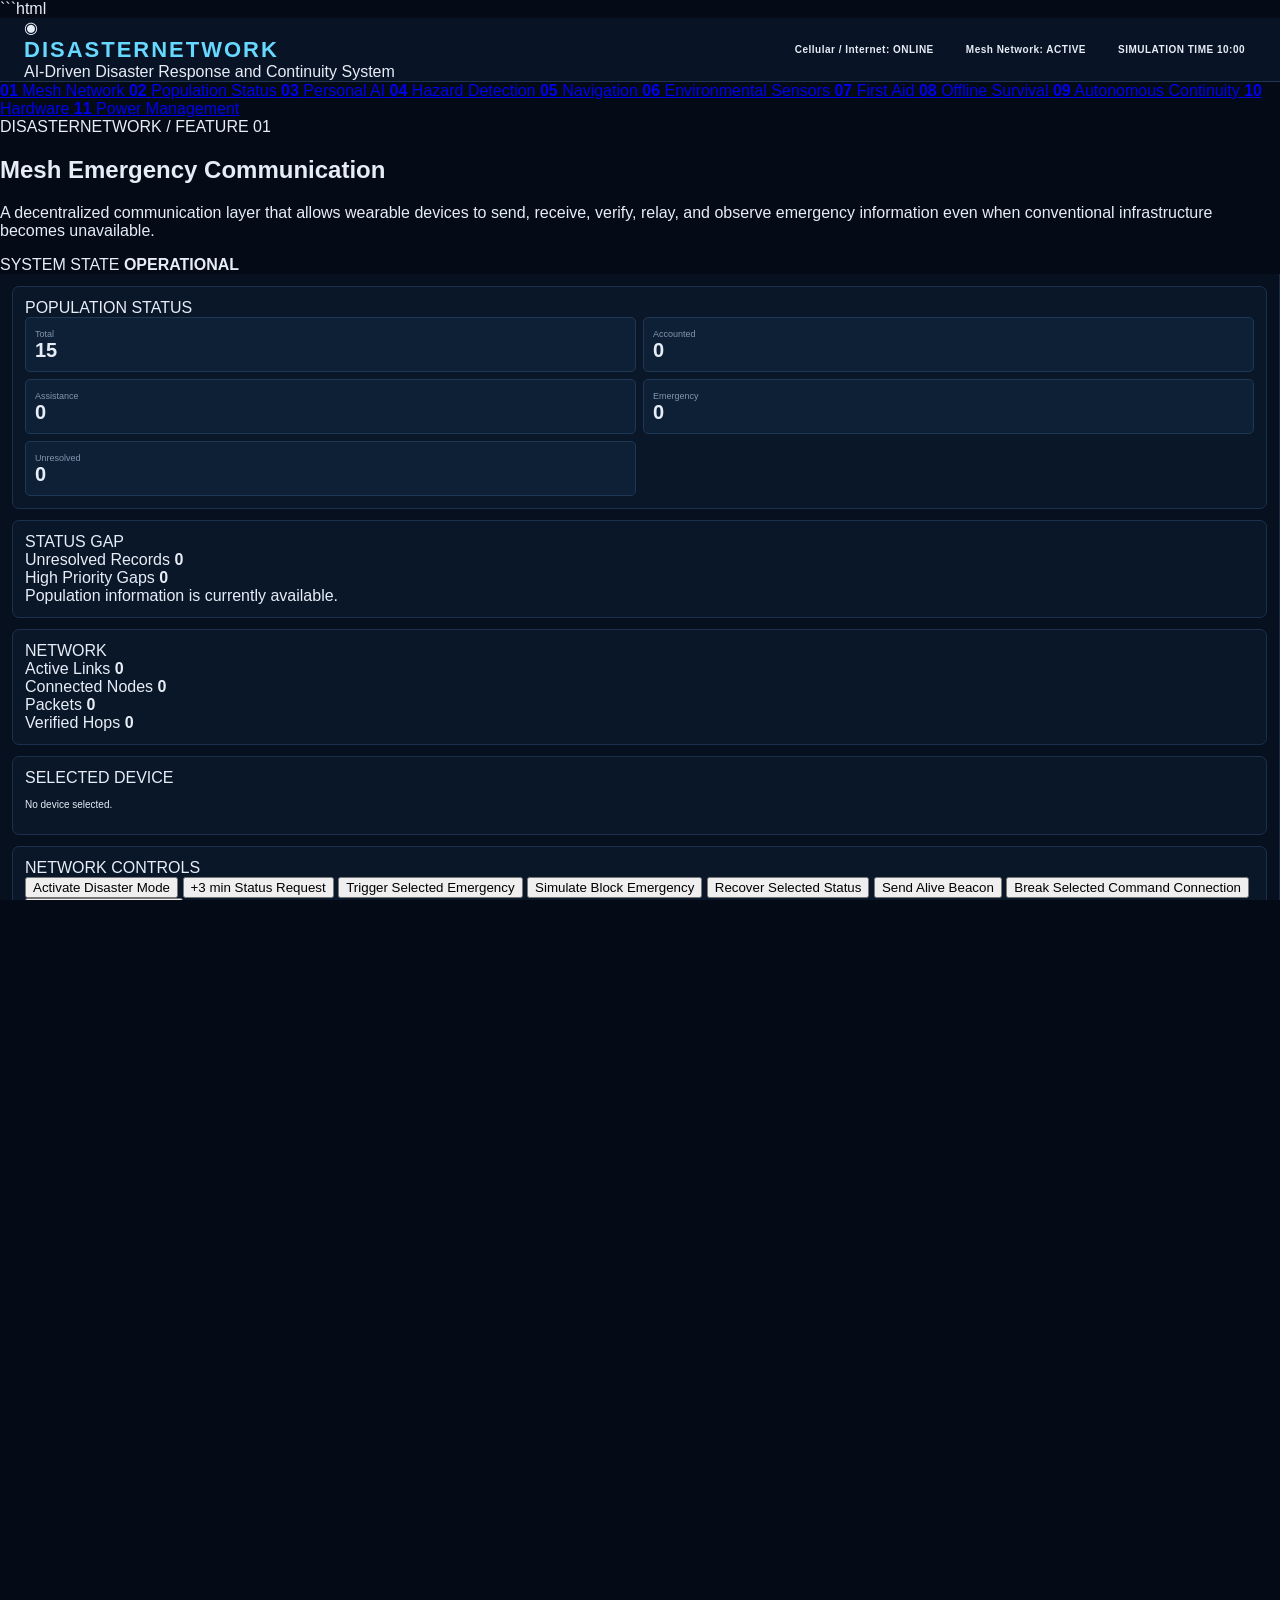
==== commit cac85cb8: "commit" ====
--- a/index.html
+++ b/index.html
@@ -1,333 +1,536 @@
+```html
 <!DOCTYPE html>
 <html lang="en">
 <head>
     <meta charset="UTF-8">
     <meta name="viewport" content="width=device-width, initial-scale=1.0">
-    <title>SentinelNet — Disaster Mesh Simulation</title>
+
+    <title>DisasterNetwork — Disaster Response System</title>
+
     <link rel="stylesheet" href="style.css">
 </head>
+
 <body>
 
-<header class="topbar">
-    <div>
-        <h1>◉ SENTINELNET</h1>
-        <p>AI-Driven Disaster Population Status Recovery Network</p>
-    </div>
-
-    <div class="system-status">
-        <div id="internetStatus" class="status-pill online">
-            ● CELLULAR / INTERNET ONLINE
+    <!-- =========================================================
+         TOP BAR
+    ========================================================== -->
+    <header class="topbar">
+
+        <div class="brand">
+            <div class="brand-icon">◉</div>
+
+            <div>
+                <h1>DISASTERNETWORK</h1>
+                <span>AI-Driven Disaster Response and Continuity System</span>
+            </div>
         </div>
 
-        <div id="meshStatus" class="status-pill mesh">
-            ● SENTINEL MESH ACTIVE
+        <div class="system-status">
+
+            <div class="status-pill" id="cellularStatus">
+                <span class="status-dot"></span>
+                <span>Cellular / Internet: ONLINE</span>
+            </div>
+
+            <div class="status-pill" id="meshStatus">
+                <span class="status-dot"></span>
+                <span>Mesh Network: ACTIVE</span>
+            </div>
+
+            <div class="status-pill">
+                <span>SIMULATION TIME</span>
+                <strong id="simTime">10:00</strong>
+            </div>
+
         </div>
 
-        <div id="simTime" class="time-display">
-            10:00
+    </header>
+
+
+    <!-- =========================================================
+         MAIN NAVIGATION
+    ========================================================== -->
+    <nav class="feature-navigation">
+
+        <a href="index.html" class="feature-link active">
+            <strong>01</strong>
+            <span>Mesh Network</span>
+        </a>
+
+        <a href="features/population-status.html" class="feature-link">
+            <strong>02</strong>
+            <span>Population Status</span>
+        </a>
+
+        <a href="features/personal-ai.html" class="feature-link">
+            <strong>03</strong>
+            <span>Personal AI</span>
+        </a>
+
+        <a href="features/hazard-detection.html" class="feature-link">
+            <strong>04</strong>
+            <span>Hazard Detection</span>
+        </a>
+
+        <a href="features/navigation.html" class="feature-link">
+            <strong>05</strong>
+            <span>Navigation</span>
+        </a>
+
+        <a href="features/environmental-sensors.html" class="feature-link">
+            <strong>06</strong>
+            <span>Environmental Sensors</span>
+        </a>
+
+        <a href="features/first-aid.html" class="feature-link">
+            <strong>07</strong>
+            <span>First Aid</span>
+        </a>
+
+        <a href="features/offline-survival.html" class="feature-link">
+            <strong>08</strong>
+            <span>Offline Survival</span>
+        </a>
+
+        <a href="features/autonomous-continuity.html" class="feature-link">
+            <strong>09</strong>
+            <span>Autonomous Continuity</span>
+        </a>
+
+        <a href="features/hardware.html" class="feature-link">
+            <strong>10</strong>
+            <span>Hardware</span>
+        </a>
+
+        <a href="features/power-management.html" class="feature-link">
+            <strong>11</strong>
+            <span>Power Management</span>
+        </a>
+
+    </nav>
+
+
+    <!-- =========================================================
+         CURRENT FEATURE HEADER
+    ========================================================== -->
+    <section class="feature-header">
+
+        <div>
+            <span class="eyebrow">DISASTERNETWORK / FEATURE 01</span>
+
+            <h2>Mesh Emergency Communication</h2>
+
+            <p>
+                A decentralized communication layer that allows wearable
+                devices to send, receive, verify, relay, and observe
+                emergency information even when conventional infrastructure
+                becomes unavailable.
+            </p>
         </div>
-    </div>
-</header>
-
-<main class="layout">
-
-    <aside class="sidebar left-sidebar">
-
-        <section class="panel">
-            <h2>POPULATION STATUS</h2>
-
-            <div class="population-grid">
+
+        <div class="feature-state">
+            <span>SYSTEM STATE</span>
+            <strong>OPERATIONAL</strong>
+        </div>
+
+    </section>
+
+
+    <!-- =========================================================
+         EXISTING MESH DASHBOARD
+    ========================================================== -->
+    <main class="dashboard">
+
+        <!-- =====================================================
+             LEFT SIDEBAR
+        ====================================================== -->
+        <aside class="sidebar left-sidebar">
+
+            <section class="panel">
+
+                <div class="panel-title">
+                    <span>POPULATION STATUS</span>
+                </div>
+
+                <div class="population-grid">
+
+                    <div class="population-stat">
+                        <span>Total</span>
+                        <strong id="totalCount">15</strong>
+                    </div>
+
+                    <div class="population-stat">
+                        <span>Accounted</span>
+                        <strong id="accountedCount">0</strong>
+                    </div>
+
+                    <div class="population-stat">
+                        <span>Assistance</span>
+                        <strong id="assistanceCount">0</strong>
+                    </div>
+
+                    <div class="population-stat">
+                        <span>Emergency</span>
+                        <strong id="emergencyCount">0</strong>
+                    </div>
+
+                    <div class="population-stat">
+                        <span>Unresolved</span>
+                        <strong id="unresolvedCount">0</strong>
+                    </div>
+
+                </div>
+
+            </section>
+
+
+            <section class="panel">
+
+                <div class="panel-title">
+                    <span>STATUS GAP</span>
+                </div>
+
+                <div class="stats">
+
+                    <div>
+                        <span>Unresolved Records</span>
+                        <strong id="gapCount">0</strong>
+                    </div>
+
+                    <div>
+                        <span>High Priority Gaps</span>
+                        <strong id="highPriorityGapCount">0</strong>
+                    </div>
+
+                </div>
+
+                <div id="gapPriority" class="priority-message">
+                    Population information is currently available.
+                </div>
+
+            </section>
+
+
+            <section class="panel">
+
+                <div class="panel-title">
+                    <span>NETWORK</span>
+                </div>
+
+                <div class="stats">
+
+                    <div>
+                        <span>Active Links</span>
+                        <strong id="activeLinks">0</strong>
+                    </div>
+
+                    <div>
+                        <span>Connected Nodes</span>
+                        <strong id="connectedCount">0</strong>
+                    </div>
+
+                    <div>
+                        <span>Packets</span>
+                        <strong id="packetCount">0</strong>
+                    </div>
+
+                    <div>
+                        <span>Verified Hops</span>
+                        <strong id="verifiedHopCount">0</strong>
+                    </div>
+
+                </div>
+
+            </section>
+
+
+            <section class="panel">
+
+                <div class="panel-title">
+                    <span>SELECTED DEVICE</span>
+                </div>
+
+                <div id="selectedDevice" class="selected-device">
+                    <p>No device selected.</p>
+                </div>
+
+            </section>
+
+
+            <section class="panel controls-panel">
+
+                <div class="panel-title">
+                    <span>NETWORK CONTROLS</span>
+                </div>
+
+                <button id="activateDisasterMode">
+                    Activate Disaster Mode
+                </button>
+
+                <button id="statusRequest">
+                    +3 min Status Request
+                </button>
+
+                <button id="triggerEmergency">
+                    Trigger Selected Emergency
+                </button>
+
+                <button id="simulateBlockEmergency">
+                    Simulate Block Emergency
+                </button>
+
+                <button id="recoverSelected">
+                    Recover Selected Status
+                </button>
+
+                <button id="sendAlive">
+                    Send Alive Beacon
+                </button>
+
+                <button id="breakConnection">
+                    Break Selected Command Connection
+                </button>
+
+                <button id="restoreConnections">
+                    Restore All Connections
+                </button>
+
+            </section>
+
+
+            <section class="panel">
+
+                <div class="panel-title">
+                    <span>DISASTER SIMULATION</span>
+                </div>
+
+                <label for="disasterType">
+                    Disaster Type
+                </label>
+
+                <select id="disasterType">
+
+                    <option value="earthquake">
+                        Earthquake
+                    </option>
+
+                    <option value="flood">
+                        Flood
+                    </option>
+
+                    <option value="landslide">
+                        Landslide
+                    </option>
+
+                    <option value="volcanic">
+                        Volcanic Eruption
+                    </option>
+
+                    <option value="typhoon">
+                        Typhoon / Severe Storm
+                    </option>
+
+                </select>
+
+
+                <label for="affectedBlock">
+                    Affected Block
+                </label>
+
+                <select id="affectedBlock">
+
+                    <option value="A">Block A</option>
+                    <option value="B">Block B</option>
+                    <option value="C">Block C</option>
+                    <option value="D">Block D</option>
+
+                </select>
+
+            </section>
+
+        </aside>
+
+
+        <!-- =====================================================
+             CENTER NETWORK
+        ====================================================== -->
+        <section class="network-section">
+
+            <div class="network-header">
+
                 <div>
-                    <strong id="totalPeople">15</strong>
-                    <span>Total</span>
-                </div>
-
-                <div class="good">
-                    <strong id="accountedPeople">0</strong>
-                    <span>Accounted</span>
-                </div>
-
-                <div class="warning">
-                    <strong id="assistancePeople">0</strong>
-                    <span>Assistance</span>
-                </div>
-
-                <div class="danger">
-                    <strong id="emergencyPeople">0</strong>
-                    <span>Emergency</span>
-                </div>
-
-                <div class="unresolved">
-                    <strong id="unresolvedPeople">0</strong>
-                    <span>Unresolved</span>
-                </div>
-            </div>
+                    <span class="eyebrow">LIVE NETWORK</span>
+                    <h2>DISASTER MESH</h2>
+                </div>
+
+                <div id="routingStatus">
+                    Multi-hop routing active
+                </div>
+
+            </div>
+
+
+            <div class="network-canvas">
+
+                <svg
+                    id="networkSvg"
+                    viewBox="0 0 1000 700"
+                    preserveAspectRatio="xMidYMid meet"
+                >
+
+                    <g id="networkLinks"></g>
+
+                    <g id="networkPackets"></g>
+
+                    <g id="networkNodes"></g>
+
+                </svg>
+
+            </div>
+
+
+            <div class="network-footer">
+
+                <span>
+                    Communication Range:
+                    <strong>185 m</strong>
+                </span>
+
+                <span>
+                    Proximity Observation:
+                    <strong>275 m</strong>
+                </span>
+
+                <span>
+                    Drag wearable nodes to simulate movement
+                </span>
+
+            </div>
+
         </section>
 
-        <section class="panel">
-            <h2>STATUS GAP</h2>
-
-            <div class="stat-row">
-                <span>Unresolved records</span>
-                <strong id="statusGapCount">0</strong>
-            </div>
-
-            <div class="stat-row">
-                <span>High priority gaps</span>
-                <strong id="priorityGapCount">0</strong>
-            </div>
-
-            <div id="gapPriority" class="gap-priority">
-                No unresolved status gaps.
-            </div>
-        </section>
-
-        <section class="panel">
-            <h2>NETWORK</h2>
-
-            <div class="stat-row">
-                <span>Active links</span>
-                <strong id="linkCount">0</strong>
-            </div>
-
-            <div class="stat-row">
-                <span>Connected nodes</span>
-                <strong id="connectedCount">0</strong>
-            </div>
-
-            <div class="stat-row">
-                <span>Packets</span>
-                <strong id="packetCount">0</strong>
-            </div>
-
-            <div class="stat-row">
-                <span>Verified hops</span>
-                <strong id="verifiedCount">0</strong>
-            </div>
-        </section>
-
-        <section class="panel">
-            <h2>SELECTED DEVICE</h2>
-
-            <div id="selectedDevice">
-                <p class="muted">
-                    Click a wearable on the network.
-                </p>
-            </div>
-        </section>
-
-        <section class="panel">
-            <h2>CONTROLS</h2>
-
-            <button id="disasterBtn" class="control-btn">
-                ACTIVATE DISASTER MODE
-            </button>
-
-            <button id="threeMinBtn" class="control-btn primary">
-                +3 MIN — COMMAND STATUS REQUEST
-            </button>
-
-            <button id="emergencyBtn" class="control-btn emergency">
-                TRIGGER SELECTED EMERGENCY
-            </button>
-
-            <button id="blockEmergencyBtn" class="control-btn emergency">
-                SIMULATE BLOCK EMERGENCY
-            </button>
-
-            <button id="searchBtn" class="control-btn search">
-                RECOVER SELECTED STATUS
-            </button>
-
-            <button id="aliveBtn" class="control-btn">
-                SEND ALIVE BEACON
-            </button>
-
-            <button id="breakBtn" class="control-btn warning-btn">
-                BREAK SELECTED COMMAND CONNECTION
-            </button>
-
-            <button id="restoreBtn" class="control-btn">
-                RESTORE ALL CONNECTIONS
-            </button>
-        </section>
-
-        <section class="panel">
-            <h2>DISASTER SIMULATION</h2>
-
-            <label class="field-label">
-                Disaster type
-            </label>
-
-            <select id="disasterType" class="control-select">
-                <option value="EARTHQUAKE">Earthquake</option>
-                <option value="FLOOD">Flood</option>
-                <option value="LANDSLIDE">Landslide</option>
-                <option value="VOLCANIC ERUPTION">Volcanic Eruption</option>
-                <option value="TYPHOON">Typhoon / Severe Storm</option>
-            </select>
-
-            <label class="field-label">
-                Affected block
-            </label>
-
-            <select id="disasterBlock" class="control-select">
-                <option value="Block A">Block A</option>
-                <option value="Block B">Block B</option>
-                <option value="Block C">Block C</option>
-                <option value="Block D">Block D</option>
-            </select>
-        </section>
-
-    </aside>
-
-    <section class="network-section">
-
-        <div class="network-header">
-            <div>
-                <h2>LIVE SENTINEL MESH</h2>
-
-                <span id="networkMessage">
-                    All wearable nodes are operating normally.
-                </span>
-            </div>
-
-            <div class="legend">
-                <span>
-                    <i class="legend-dot active"></i>
-                    Accounted
-                </span>
-
-                <span>
-                    <i class="legend-dot emergency"></i>
-                    Emergency
-                </span>
-
-                <span>
-                    <i class="legend-dot missing"></i>
-                    Unresolved
-                </span>
-
-                <span>
-                    <i class="legend-dot command"></i>
-                    Command
-                </span>
-            </div>
+
+        <!-- =====================================================
+             RIGHT SIDEBAR
+        ====================================================== -->
+        <aside class="sidebar right-sidebar">
+
+
+            <section class="panel ai-panel">
+
+                <div class="panel-title">
+                    <span>DISASTERNETWORK AI</span>
+                    <span id="aiState">MONITORING</span>
+                </div>
+
+                <div id="aiAnalysis">
+                    <p>
+                        System is monitoring population status,
+                        network connectivity, and emergency evidence.
+                    </p>
+                </div>
+
+            </section>
+
+
+            <section class="panel disaster-panel">
+
+                <div class="panel-title">
+                    <span>ACTIVE DISASTER</span>
+                </div>
+
+                <div id="activeDisaster">
+                    No active disaster.
+                </div>
+
+            </section>
+
+
+            <section class="panel sensor-panel">
+
+                <div class="panel-title">
+                    <span>HAZARD SENSOR</span>
+                </div>
+
+                <div id="hazardSensorPanel">
+
+                    <strong>HAZARD-01</strong>
+
+                    <span>
+                        Multi-Hazard Environmental Sensor
+                    </span>
+
+                    <div id="hazardSensorStatus">
+                        NORMAL
+                    </div>
+
+                </div>
+
+            </section>
+
+
+            <section class="panel packet-panel">
+
+                <div class="panel-title">
+                    <span>PACKET INSPECTOR</span>
+                </div>
+
+                <div id="packetInspector">
+                    No packet selected.
+                </div>
+
+            </section>
+
+
+            <section class="panel recovery-panel">
+
+                <div class="panel-title">
+                    <span>STATUS RECOVERY</span>
+                </div>
+
+                <div id="statusRecovery">
+                    Select a device and initiate recovery.
+                </div>
+
+            </section>
+
+
+            <section class="panel events-panel">
+
+                <div class="panel-title">
+                    <span>NETWORK EVENTS</span>
+                </div>
+
+                <div id="eventLog"></div>
+
+            </section>
+
+        </aside>
+
+    </main>
+
+
+    <!-- =========================================================
+         SYSTEM FOOTER
+    ========================================================== -->
+    <footer class="system-footer">
+
+        <div>
+            <strong>DISASTERNETWORK</strong>
+            <span>Decentralized Disaster Response System</span>
         </div>
 
-        <div id="networkCanvas" class="network-canvas">
-            <svg
-                id="networkSvg"
-                viewBox="0 0 1000 700"
-                preserveAspectRatio="none"
-            >
-                <g id="linksLayer"></g>
-                <g id="packetsLayer"></g>
-                <g id="nodesLayer"></g>
-            </svg>
+        <div>
+            Mesh Communication • Population Accountability •
+            Emergency Intelligence
         </div>
 
-        <div class="network-footer">
-            <span>
-                Communication range:
-                <strong id="rangeDisplay">185 m</strong>
-            </span>
-
-            <span>
-                Drag Sentinels to change physical topology.
-            </span>
-
-            <span id="routingDisplay">
-                Routing: READY
-            </span>
-        </div>
-
-    </section>
-
-    <aside class="sidebar right-sidebar">
-
-        <section class="panel ai-panel">
-            <h2>◈ SENTINEL AI — STATUS ANALYSIS</h2>
-
-            <div id="aiStatus" class="ai-status">
-                Monitoring population status...
-            </div>
-
-            <div id="aiMessage" class="ai-message">
-                Waiting for operational data.
-            </div>
-
-            <div class="ai-note">
-                Prototype AI combines simulated network,
-                location, heartbeat, movement, hazard,
-                and proximity evidence. It does not make
-                real emergency or medical determinations.
-            </div>
-        </section>
-
-        <section class="panel">
-            <h2>ACTIVE DISASTER</h2>
-
-            <div id="disasterInfo" class="disaster-info">
-                No disaster currently simulated.
-            </div>
-        </section>
-
-        <section class="panel">
-            <h2>HAZARD SENSOR</h2>
-
-            <div class="sensor-card">
-                <div>
-                    <strong id="sensorName">
-                        HAZARD-01
-                    </strong>
-
-                    <span id="sensorDescription">
-                        Multi-hazard environmental sensor
-                    </span>
-                </div>
-
-                <div id="hazardStatus" class="sensor-status">
-                    NORMAL
-                </div>
-            </div>
-
-            <button id="hazardBtn" class="control-btn hazard-btn">
-                ACTIVATE SELECTED HAZARD
-            </button>
-        </section>
-
-        <section class="panel">
-            <h2>PACKET INSPECTOR</h2>
-
-            <div id="packetInspector">
-                <p class="muted">
-                    No packet selected.
-                </p>
-            </div>
-        </section>
-
-        <section class="panel search-panel">
-            <h2>STATUS RECOVERY</h2>
-
-            <div id="searchInfo">
-                <p class="muted">
-                    No active recovery request.
-                </p>
-            </div>
-        </section>
-
-        <section class="panel event-panel">
-            <h2>NETWORK EVENTS</h2>
-
-            <div id="eventLog" class="event-log"></div>
-        </section>
-
-    </aside>
-
-</main>
-
-<script src="app.js"></script>
+    </footer>
+
+
+    <script src="app.js"></script>
 
 </body>
-</html>+</html>
+```
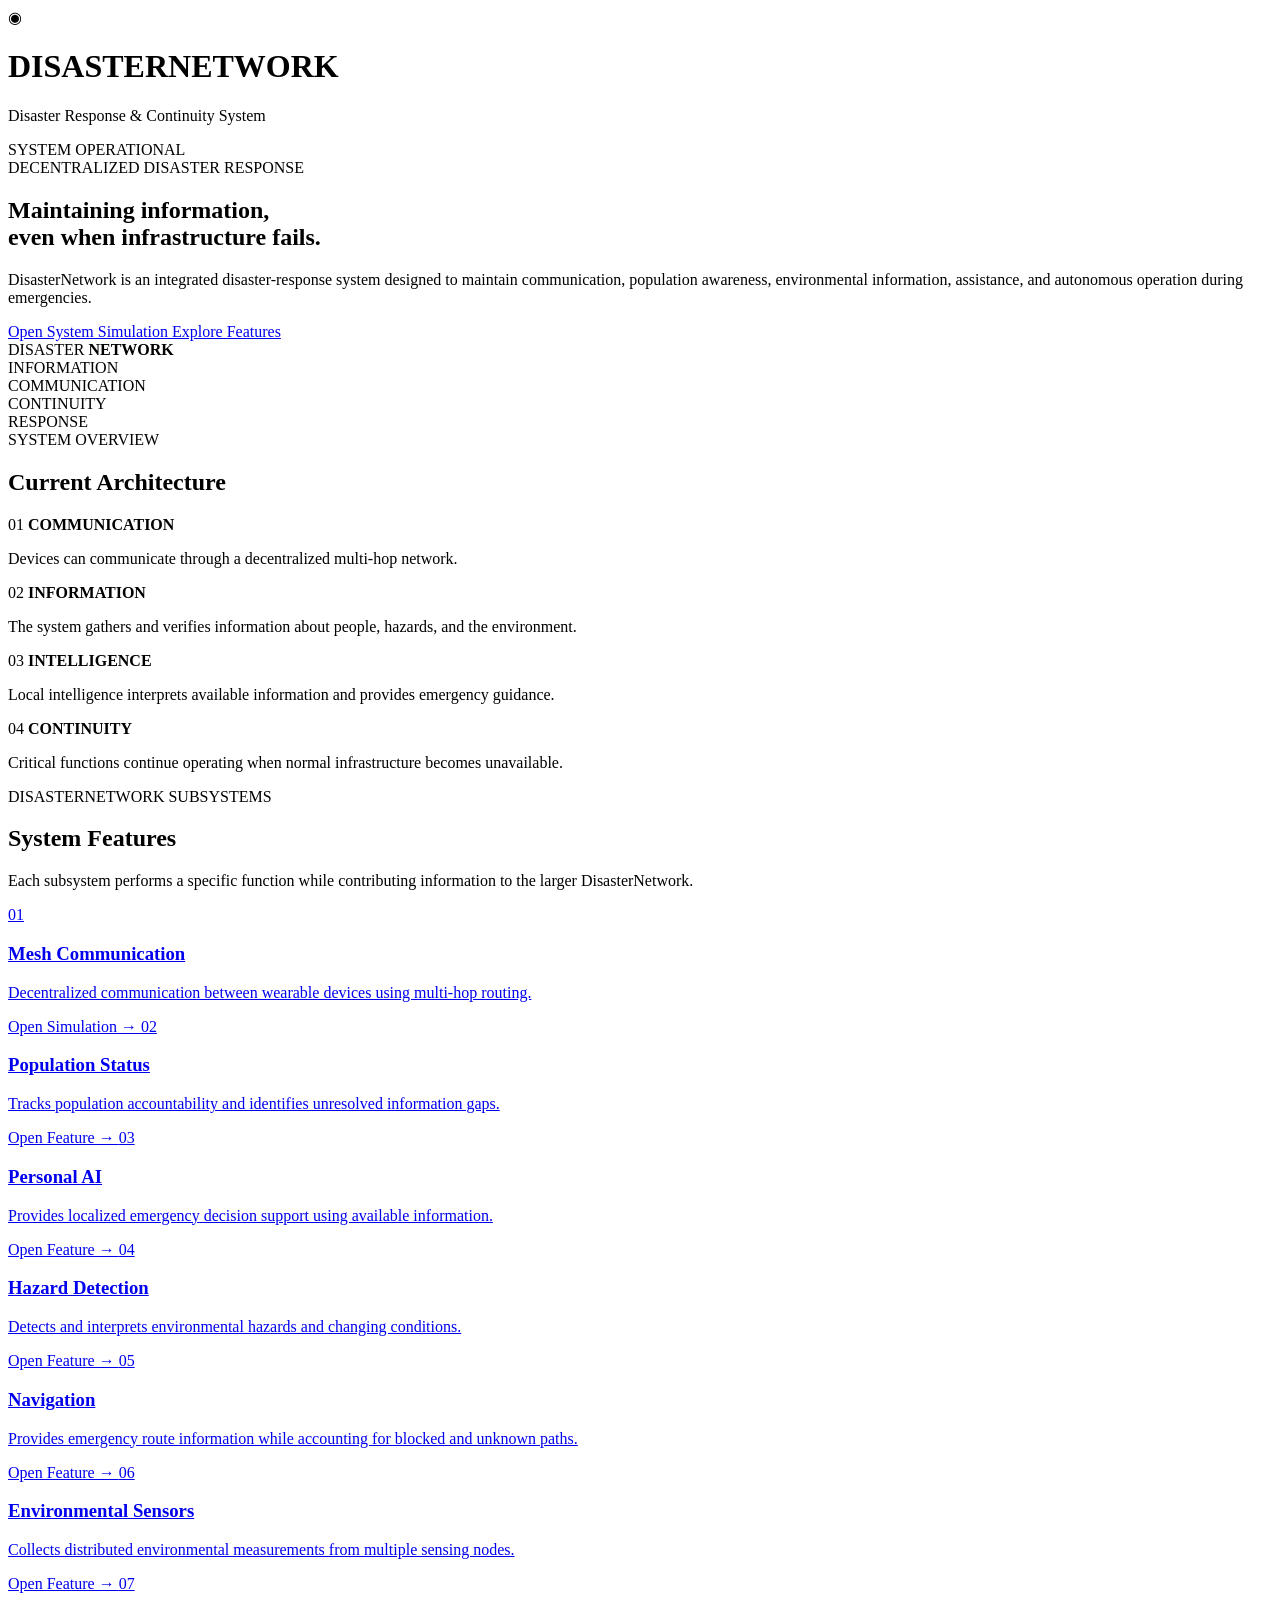
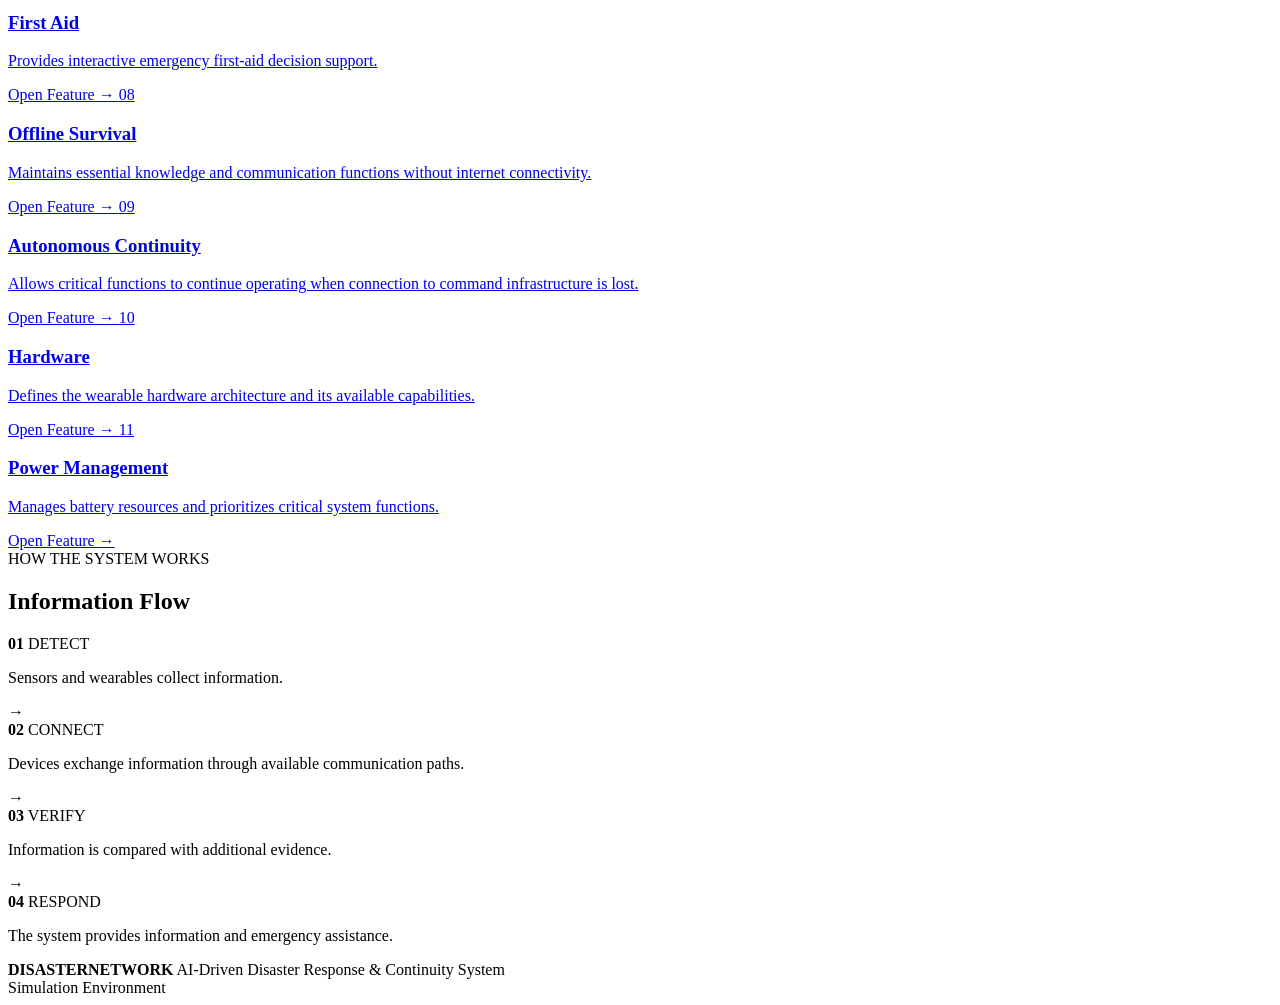
==== commit b0986ea4: "Big change" ====
--- a/index.html
+++ b/index.html
@@ -1,536 +1,491 @@
-```html
 <!DOCTYPE html>
 <html lang="en">
 <head>
     <meta charset="UTF-8">
     <meta name="viewport" content="width=device-width, initial-scale=1.0">
 
-    <title>DisasterNetwork — Disaster Response System</title>
-
-    <link rel="stylesheet" href="style.css">
+    <title>DisasterNetwork</title>
+
+    <link rel="stylesheet" href="css/global.css">
 </head>
 
 <body>
 
-    <!-- =========================================================
-         TOP BAR
-    ========================================================== -->
     <header class="topbar">
 
         <div class="brand">
-            <div class="brand-icon">◉</div>
+            <div class="brand-symbol">◉</div>
 
             <div>
                 <h1>DISASTERNETWORK</h1>
-                <span>AI-Driven Disaster Response and Continuity System</span>
+                <p>Disaster Response & Continuity System</p>
             </div>
         </div>
 
         <div class="system-status">
-
-            <div class="status-pill" id="cellularStatus">
-                <span class="status-dot"></span>
-                <span>Cellular / Internet: ONLINE</span>
-            </div>
-
-            <div class="status-pill" id="meshStatus">
-                <span class="status-dot"></span>
-                <span>Mesh Network: ACTIVE</span>
-            </div>
-
-            <div class="status-pill">
-                <span>SIMULATION TIME</span>
-                <strong id="simTime">10:00</strong>
-            </div>
-
+            <span class="status-indicator"></span>
+            <span>SYSTEM OPERATIONAL</span>
         </div>
 
     </header>
 
 
-    <!-- =========================================================
-         MAIN NAVIGATION
-    ========================================================== -->
-    <nav class="feature-navigation">
-
-        <a href="index.html" class="feature-link active">
-            <strong>01</strong>
-            <span>Mesh Network</span>
-        </a>
-
-        <a href="features/population-status.html" class="feature-link">
-            <strong>02</strong>
-            <span>Population Status</span>
-        </a>
-
-        <a href="features/personal-ai.html" class="feature-link">
-            <strong>03</strong>
-            <span>Personal AI</span>
-        </a>
-
-        <a href="features/hazard-detection.html" class="feature-link">
-            <strong>04</strong>
-            <span>Hazard Detection</span>
-        </a>
-
-        <a href="features/navigation.html" class="feature-link">
-            <strong>05</strong>
-            <span>Navigation</span>
-        </a>
-
-        <a href="features/environmental-sensors.html" class="feature-link">
-            <strong>06</strong>
-            <span>Environmental Sensors</span>
-        </a>
-
-        <a href="features/first-aid.html" class="feature-link">
-            <strong>07</strong>
-            <span>First Aid</span>
-        </a>
-
-        <a href="features/offline-survival.html" class="feature-link">
-            <strong>08</strong>
-            <span>Offline Survival</span>
-        </a>
-
-        <a href="features/autonomous-continuity.html" class="feature-link">
-            <strong>09</strong>
-            <span>Autonomous Continuity</span>
-        </a>
-
-        <a href="features/hardware.html" class="feature-link">
-            <strong>10</strong>
-            <span>Hardware</span>
-        </a>
-
-        <a href="features/power-management.html" class="feature-link">
-            <strong>11</strong>
-            <span>Power Management</span>
-        </a>
-
-    </nav>
-
-
-    <!-- =========================================================
-         CURRENT FEATURE HEADER
-    ========================================================== -->
-    <section class="feature-header">
-
-        <div>
-            <span class="eyebrow">DISASTERNETWORK / FEATURE 01</span>
-
-            <h2>Mesh Emergency Communication</h2>
-
-            <p>
-                A decentralized communication layer that allows wearable
-                devices to send, receive, verify, relay, and observe
-                emergency information even when conventional infrastructure
-                becomes unavailable.
-            </p>
-        </div>
-
-        <div class="feature-state">
-            <span>SYSTEM STATE</span>
-            <strong>OPERATIONAL</strong>
-        </div>
-
-    </section>
-
-
-    <!-- =========================================================
-         EXISTING MESH DASHBOARD
-    ========================================================== -->
-    <main class="dashboard">
-
-        <!-- =====================================================
-             LEFT SIDEBAR
-        ====================================================== -->
-        <aside class="sidebar left-sidebar">
-
-            <section class="panel">
-
-                <div class="panel-title">
-                    <span>POPULATION STATUS</span>
-                </div>
-
-                <div class="population-grid">
-
-                    <div class="population-stat">
-                        <span>Total</span>
-                        <strong id="totalCount">15</strong>
+    <main>
+
+        <!-- HERO -->
+
+        <section class="hero">
+
+            <div class="hero-content">
+
+                <span class="eyebrow">
+                    DECENTRALIZED DISASTER RESPONSE
+                </span>
+
+                <h2>
+                    Maintaining information,
+                    <br>
+                    even when infrastructure fails.
+                </h2>
+
+                <p>
+                    DisasterNetwork is an integrated disaster-response
+                    system designed to maintain communication, population
+                    awareness, environmental information, assistance, and
+                    autonomous operation during emergencies.
+                </p>
+
+                <div class="hero-actions">
+
+                    <a
+                        href="features/mesh-network.html"
+                        class="primary-button"
+                    >
+                        Open System Simulation
+                    </a>
+
+                    <a
+                        href="#features"
+                        class="secondary-button"
+                    >
+                        Explore Features
+                    </a>
+
+                </div>
+
+            </div>
+
+
+            <div class="hero-system">
+
+                <div class="system-core">
+
+                    <div class="core-ring"></div>
+
+                    <div class="core-content">
+                        <span>DISASTER</span>
+                        <strong>NETWORK</strong>
                     </div>
 
-                    <div class="population-stat">
-                        <span>Accounted</span>
-                        <strong id="accountedCount">0</strong>
-                    </div>
-
-                    <div class="population-stat">
-                        <span>Assistance</span>
-                        <strong id="assistanceCount">0</strong>
-                    </div>
-
-                    <div class="population-stat">
-                        <span>Emergency</span>
-                        <strong id="emergencyCount">0</strong>
-                    </div>
-
-                    <div class="population-stat">
-                        <span>Unresolved</span>
-                        <strong id="unresolvedCount">0</strong>
-                    </div>
-
-                </div>
-
-            </section>
-
-
-            <section class="panel">
-
-                <div class="panel-title">
-                    <span>STATUS GAP</span>
-                </div>
-
-                <div class="stats">
-
-                    <div>
-                        <span>Unresolved Records</span>
-                        <strong id="gapCount">0</strong>
-                    </div>
-
-                    <div>
-                        <span>High Priority Gaps</span>
-                        <strong id="highPriorityGapCount">0</strong>
-                    </div>
-
-                </div>
-
-                <div id="gapPriority" class="priority-message">
-                    Population information is currently available.
-                </div>
-
-            </section>
-
-
-            <section class="panel">
-
-                <div class="panel-title">
-                    <span>NETWORK</span>
-                </div>
-
-                <div class="stats">
-
-                    <div>
-                        <span>Active Links</span>
-                        <strong id="activeLinks">0</strong>
-                    </div>
-
-                    <div>
-                        <span>Connected Nodes</span>
-                        <strong id="connectedCount">0</strong>
-                    </div>
-
-                    <div>
-                        <span>Packets</span>
-                        <strong id="packetCount">0</strong>
-                    </div>
-
-                    <div>
-                        <span>Verified Hops</span>
-                        <strong id="verifiedHopCount">0</strong>
-                    </div>
-
-                </div>
-
-            </section>
-
-
-            <section class="panel">
-
-                <div class="panel-title">
-                    <span>SELECTED DEVICE</span>
-                </div>
-
-                <div id="selectedDevice" class="selected-device">
-                    <p>No device selected.</p>
-                </div>
-
-            </section>
-
-
-            <section class="panel controls-panel">
-
-                <div class="panel-title">
-                    <span>NETWORK CONTROLS</span>
-                </div>
-
-                <button id="activateDisasterMode">
-                    Activate Disaster Mode
-                </button>
-
-                <button id="statusRequest">
-                    +3 min Status Request
-                </button>
-
-                <button id="triggerEmergency">
-                    Trigger Selected Emergency
-                </button>
-
-                <button id="simulateBlockEmergency">
-                    Simulate Block Emergency
-                </button>
-
-                <button id="recoverSelected">
-                    Recover Selected Status
-                </button>
-
-                <button id="sendAlive">
-                    Send Alive Beacon
-                </button>
-
-                <button id="breakConnection">
-                    Break Selected Command Connection
-                </button>
-
-                <button id="restoreConnections">
-                    Restore All Connections
-                </button>
-
-            </section>
-
-
-            <section class="panel">
-
-                <div class="panel-title">
-                    <span>DISASTER SIMULATION</span>
-                </div>
-
-                <label for="disasterType">
-                    Disaster Type
-                </label>
-
-                <select id="disasterType">
-
-                    <option value="earthquake">
-                        Earthquake
-                    </option>
-
-                    <option value="flood">
-                        Flood
-                    </option>
-
-                    <option value="landslide">
-                        Landslide
-                    </option>
-
-                    <option value="volcanic">
-                        Volcanic Eruption
-                    </option>
-
-                    <option value="typhoon">
-                        Typhoon / Severe Storm
-                    </option>
-
-                </select>
-
-
-                <label for="affectedBlock">
-                    Affected Block
-                </label>
-
-                <select id="affectedBlock">
-
-                    <option value="A">Block A</option>
-                    <option value="B">Block B</option>
-                    <option value="C">Block C</option>
-                    <option value="D">Block D</option>
-
-                </select>
-
-            </section>
-
-        </aside>
-
-
-        <!-- =====================================================
-             CENTER NETWORK
-        ====================================================== -->
-        <section class="network-section">
-
-            <div class="network-header">
-
-                <div>
-                    <span class="eyebrow">LIVE NETWORK</span>
-                    <h2>DISASTER MESH</h2>
-                </div>
-
-                <div id="routingStatus">
-                    Multi-hop routing active
-                </div>
-
-            </div>
-
-
-            <div class="network-canvas">
-
-                <svg
-                    id="networkSvg"
-                    viewBox="0 0 1000 700"
-                    preserveAspectRatio="xMidYMid meet"
-                >
-
-                    <g id="networkLinks"></g>
-
-                    <g id="networkPackets"></g>
-
-                    <g id="networkNodes"></g>
-
-                </svg>
-
-            </div>
-
-
-            <div class="network-footer">
-
-                <span>
-                    Communication Range:
-                    <strong>185 m</strong>
+                </div>
+
+                <div class="system-label label-top">
+                    INFORMATION
+                </div>
+
+                <div class="system-label label-right">
+                    COMMUNICATION
+                </div>
+
+                <div class="system-label label-bottom">
+                    CONTINUITY
+                </div>
+
+                <div class="system-label label-left">
+                    RESPONSE
+                </div>
+
+            </div>
+
+        </section>
+
+
+        <!-- SYSTEM STATUS -->
+
+        <section class="status-section">
+
+            <div class="section-heading">
+
+                <span class="eyebrow">
+                    SYSTEM OVERVIEW
                 </span>
 
-                <span>
-                    Proximity Observation:
-                    <strong>275 m</strong>
+                <h2>Current Architecture</h2>
+
+            </div>
+
+
+            <div class="status-grid">
+
+                <div class="status-card">
+                    <span>01</span>
+                    <strong>COMMUNICATION</strong>
+                    <p>
+                        Devices can communicate through a decentralized
+                        multi-hop network.
+                    </p>
+                </div>
+
+                <div class="status-card">
+                    <span>02</span>
+                    <strong>INFORMATION</strong>
+                    <p>
+                        The system gathers and verifies information about
+                        people, hazards, and the environment.
+                    </p>
+                </div>
+
+                <div class="status-card">
+                    <span>03</span>
+                    <strong>INTELLIGENCE</strong>
+                    <p>
+                        Local intelligence interprets available information
+                        and provides emergency guidance.
+                    </p>
+                </div>
+
+                <div class="status-card">
+                    <span>04</span>
+                    <strong>CONTINUITY</strong>
+                    <p>
+                        Critical functions continue operating when normal
+                        infrastructure becomes unavailable.
+                    </p>
+                </div>
+
+            </div>
+
+        </section>
+
+
+        <!-- FEATURES -->
+
+        <section
+            class="features-section"
+            id="features"
+        >
+
+            <div class="section-heading">
+
+                <span class="eyebrow">
+                    DISASTERNETWORK SUBSYSTEMS
                 </span>
 
-                <span>
-                    Drag wearable nodes to simulate movement
+                <h2>System Features</h2>
+
+                <p>
+                    Each subsystem performs a specific function while
+                    contributing information to the larger DisasterNetwork.
+                </p>
+
+            </div>
+
+
+            <div class="feature-grid">
+
+
+                <a
+                    href="features/mesh-network.html"
+                    class="feature-card"
+                >
+                    <span class="feature-number">01</span>
+
+                    <h3>Mesh Communication</h3>
+
+                    <p>
+                        Decentralized communication between wearable devices
+                        using multi-hop routing.
+                    </p>
+
+                    <span class="feature-link">
+                        Open Simulation →
+                    </span>
+                </a>
+
+
+                <a
+                    href="features/population-status.html"
+                    class="feature-card"
+                >
+                    <span class="feature-number">02</span>
+
+                    <h3>Population Status</h3>
+
+                    <p>
+                        Tracks population accountability and identifies
+                        unresolved information gaps.
+                    </p>
+
+                    <span class="feature-link">
+                        Open Feature →
+                    </span>
+                </a>
+
+
+                <a
+                    href="features/personal-ai.html"
+                    class="feature-card"
+                >
+                    <span class="feature-number">03</span>
+
+                    <h3>Personal AI</h3>
+
+                    <p>
+                        Provides localized emergency decision support using
+                        available information.
+                    </p>
+
+                    <span class="feature-link">
+                        Open Feature →
+                    </span>
+                </a>
+
+
+                <a
+                    href="features/hazard-detection.html"
+                    class="feature-card"
+                >
+                    <span class="feature-number">04</span>
+
+                    <h3>Hazard Detection</h3>
+
+                    <p>
+                        Detects and interprets environmental hazards and
+                        changing conditions.
+                    </p>
+
+                    <span class="feature-link">
+                        Open Feature →
+                    </span>
+                </a>
+
+
+                <a
+                    href="features/navigation.html"
+                    class="feature-card"
+                >
+                    <span class="feature-number">05</span>
+
+                    <h3>Navigation</h3>
+
+                    <p>
+                        Provides emergency route information while accounting
+                        for blocked and unknown paths.
+                    </p>
+
+                    <span class="feature-link">
+                        Open Feature →
+                    </span>
+                </a>
+
+
+                <a
+                    href="features/environmental-sensors.html"
+                    class="feature-card"
+                >
+                    <span class="feature-number">06</span>
+
+                    <h3>Environmental Sensors</h3>
+
+                    <p>
+                        Collects distributed environmental measurements from
+                        multiple sensing nodes.
+                    </p>
+
+                    <span class="feature-link">
+                        Open Feature →
+                    </span>
+                </a>
+
+
+                <a
+                    href="features/first-aid.html"
+                    class="feature-card"
+                >
+                    <span class="feature-number">07</span>
+
+                    <h3>First Aid</h3>
+
+                    <p>
+                        Provides interactive emergency first-aid decision
+                        support.
+                    </p>
+
+                    <span class="feature-link">
+                        Open Feature →
+                    </span>
+                </a>
+
+
+                <a
+                    href="features/offline-survival.html"
+                    class="feature-card"
+                >
+                    <span class="feature-number">08</span>
+
+                    <h3>Offline Survival</h3>
+
+                    <p>
+                        Maintains essential knowledge and communication
+                        functions without internet connectivity.
+                    </p>
+
+                    <span class="feature-link">
+                        Open Feature →
+                    </span>
+                </a>
+
+
+                <a
+                    href="features/autonomous-continuity.html"
+                    class="feature-card"
+                >
+                    <span class="feature-number">09</span>
+
+                    <h3>Autonomous Continuity</h3>
+
+                    <p>
+                        Allows critical functions to continue operating when
+                        connection to command infrastructure is lost.
+                    </p>
+
+                    <span class="feature-link">
+                        Open Feature →
+                    </span>
+                </a>
+
+
+                <a
+                    href="features/hardware.html"
+                    class="feature-card"
+                >
+                    <span class="feature-number">10</span>
+
+                    <h3>Hardware</h3>
+
+                    <p>
+                        Defines the wearable hardware architecture and its
+                        available capabilities.
+                    </p>
+
+                    <span class="feature-link">
+                        Open Feature →
+                    </span>
+                </a>
+
+
+                <a
+                    href="features/power-management.html"
+                    class="feature-card"
+                >
+                    <span class="feature-number">11</span>
+
+                    <h3>Power Management</h3>
+
+                    <p>
+                        Manages battery resources and prioritizes critical
+                        system functions.
+                    </p>
+
+                    <span class="feature-link">
+                        Open Feature →
+                    </span>
+                </a>
+
+
+            </div>
+
+        </section>
+
+
+        <!-- ARCHITECTURE -->
+
+        <section class="architecture-section">
+
+            <div class="section-heading">
+
+                <span class="eyebrow">
+                    HOW THE SYSTEM WORKS
                 </span>
 
+                <h2>Information Flow</h2>
+
+            </div>
+
+
+            <div class="architecture-flow">
+
+                <div class="architecture-node">
+                    <strong>01</strong>
+                    <span>DETECT</span>
+                    <p>
+                        Sensors and wearables collect information.
+                    </p>
+                </div>
+
+                <div class="flow-arrow">→</div>
+
+                <div class="architecture-node">
+                    <strong>02</strong>
+                    <span>CONNECT</span>
+                    <p>
+                        Devices exchange information through available
+                        communication paths.
+                    </p>
+                </div>
+
+                <div class="flow-arrow">→</div>
+
+                <div class="architecture-node">
+                    <strong>03</strong>
+                    <span>VERIFY</span>
+                    <p>
+                        Information is compared with additional evidence.
+                    </p>
+                </div>
+
+                <div class="flow-arrow">→</div>
+
+                <div class="architecture-node">
+                    <strong>04</strong>
+                    <span>RESPOND</span>
+                    <p>
+                        The system provides information and emergency
+                        assistance.
+                    </p>
+                </div>
+
             </div>
 
         </section>
 
-
-        <!-- =====================================================
-             RIGHT SIDEBAR
-        ====================================================== -->
-        <aside class="sidebar right-sidebar">
-
-
-            <section class="panel ai-panel">
-
-                <div class="panel-title">
-                    <span>DISASTERNETWORK AI</span>
-                    <span id="aiState">MONITORING</span>
-                </div>
-
-                <div id="aiAnalysis">
-                    <p>
-                        System is monitoring population status,
-                        network connectivity, and emergency evidence.
-                    </p>
-                </div>
-
-            </section>
-
-
-            <section class="panel disaster-panel">
-
-                <div class="panel-title">
-                    <span>ACTIVE DISASTER</span>
-                </div>
-
-                <div id="activeDisaster">
-                    No active disaster.
-                </div>
-
-            </section>
-
-
-            <section class="panel sensor-panel">
-
-                <div class="panel-title">
-                    <span>HAZARD SENSOR</span>
-                </div>
-
-                <div id="hazardSensorPanel">
-
-                    <strong>HAZARD-01</strong>
-
-                    <span>
-                        Multi-Hazard Environmental Sensor
-                    </span>
-
-                    <div id="hazardSensorStatus">
-                        NORMAL
-                    </div>
-
-                </div>
-
-            </section>
-
-
-            <section class="panel packet-panel">
-
-                <div class="panel-title">
-                    <span>PACKET INSPECTOR</span>
-                </div>
-
-                <div id="packetInspector">
-                    No packet selected.
-                </div>
-
-            </section>
-
-
-            <section class="panel recovery-panel">
-
-                <div class="panel-title">
-                    <span>STATUS RECOVERY</span>
-                </div>
-
-                <div id="statusRecovery">
-                    Select a device and initiate recovery.
-                </div>
-
-            </section>
-
-
-            <section class="panel events-panel">
-
-                <div class="panel-title">
-                    <span>NETWORK EVENTS</span>
-                </div>
-
-                <div id="eventLog"></div>
-
-            </section>
-
-        </aside>
-
     </main>
 
 
-    <!-- =========================================================
-         SYSTEM FOOTER
-    ========================================================== -->
-    <footer class="system-footer">
+    <footer>
 
         <div>
             <strong>DISASTERNETWORK</strong>
-            <span>Decentralized Disaster Response System</span>
+            <span>
+                AI-Driven Disaster Response & Continuity System
+            </span>
         </div>
 
-        <div>
-            Mesh Communication • Population Accountability •
-            Emergency Intelligence
-        </div>
+        <span>
+            Simulation Environment
+        </span>
 
     </footer>
 
-
-    <script src="app.js"></script>
-
 </body>
-</html>
-```
+</html>
